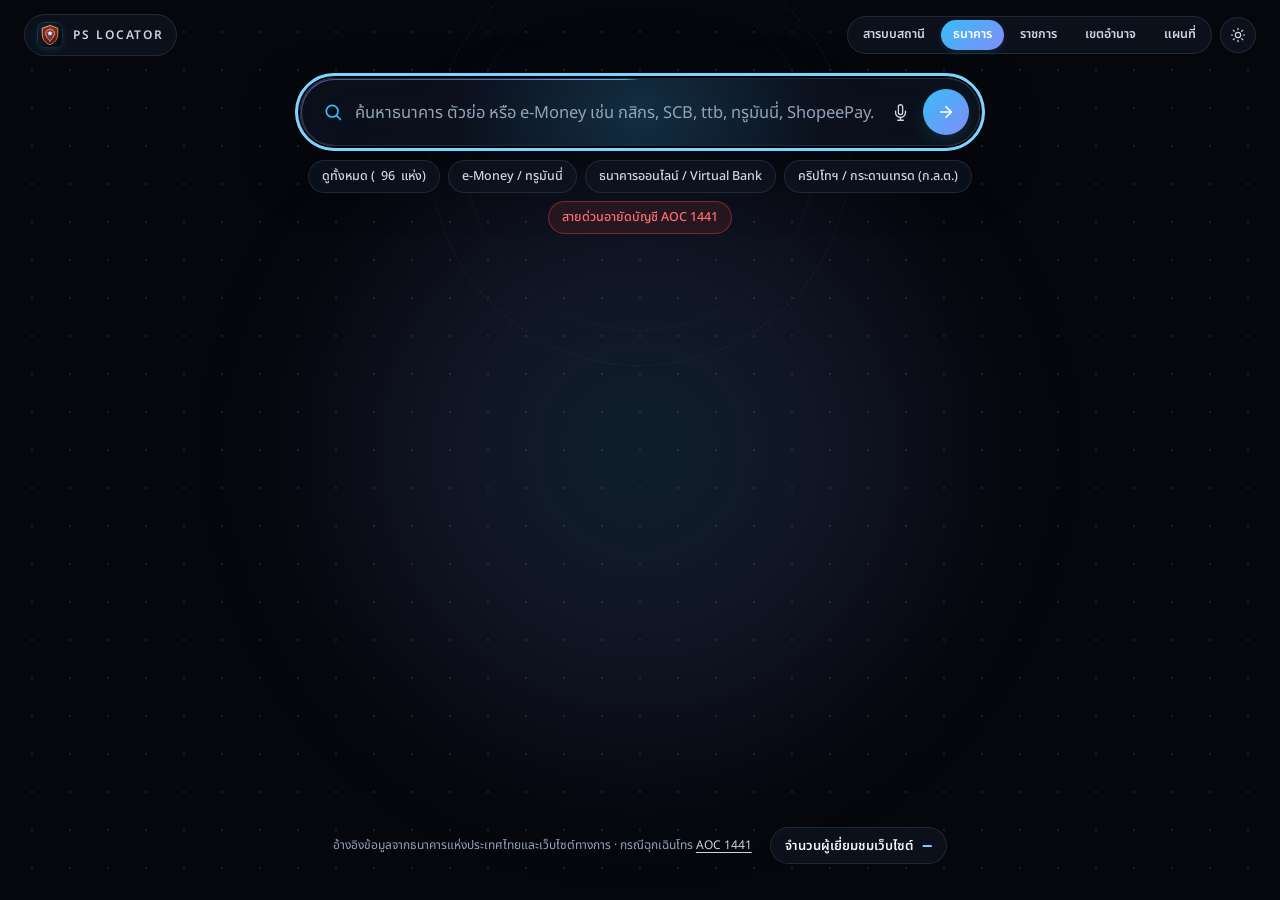
==== banks.html @ 4d4f500f "feat(v2.2.0): add nationwide banks/crypto (96) and government agencies (28,315) directories" ====
<!DOCTYPE html>
<html lang="th" data-theme="dark">
<head>
<meta charset="UTF-8">
<meta name="viewport" content="width=device-width, initial-scale=1.0">
<meta name="theme-color" content="#05070c">
<meta name="author" content="ผู้ช่วยพนักงานสอบสวน สภ.เมืองชุมพร">
<title>สารบบธนาคาร &amp; e-Money ทั่วประเทศไทย — ที่อยู่สำนักงานใหญ่ เบอร์อายัดบัญชี | PS Locator</title>
<meta name="description" content="ค้นหาที่อยู่สำนักงานใหญ่ เบอร์ Call Center และสายด่วนแจ้งอายัดบัญชี 24 ชม. ของธนาคารพาณิชย์ไทย ธนาคารรัฐ ธนาคารออนไลน์ Virtual Bank ทรูมันนี่ ช้อปปี้เพย์ ไลน์เพย์ และผู้ให้บริการการเงินในประเทศไทย | PS Locator">
<meta name="keywords" content="ที่อยู่สำนักงานใหญ่ธนาคาร, เบอร์อายัดบัญชี, สายด่วนธนาคาร, AOC 1441, กสิกรไทย, ไทยพาณิชย์, กรุงเทพ, กรุงไทย, กรุงศรี, ทหารไทยธนชาต, ออมสิน, ธกส, ทรูมันนี่, TrueMoney, ShopeePay, LINE Pay, Virtual Bank, PS Locator">
<meta name="robots" content="index, follow, max-snippet:-1, max-image-preview:large, max-video-preview:-1">
<link rel="canonical" href="https://ps-locator.prajamwan.workers.dev/banks">
<link rel="icon" type="image/svg+xml" href="assets/favicon.svg">
<link rel="manifest" href="manifest.webmanifest">
<link rel="preconnect" href="https://fonts.googleapis.com">
<link rel="preconnect" href="https://fonts.gstatic.com" crossorigin>
<link href="https://fonts.googleapis.com/css2?family=Inter:wght@300;400;500;600&family=JetBrains+Mono:wght@400;500&family=Noto+Sans+Thai:wght@300;400;500;600;700&display=swap" rel="stylesheet">
<link rel="stylesheet" href="assets/styles.css">
<script>
(function () {
  var t = 'dark';
  try { t = localStorage.getItem('ps:theme') || 'dark'; } catch (e) {}
  document.documentElement.dataset.theme = t;
  var m = document.querySelector('meta[name="theme-color"]');
  if (m) m.content = t === 'light' ? '#f7f9fc' : '#05070c';
})();
</script>
<meta property="og:type" content="website">
<meta property="og:locale" content="th_TH">
<meta property="og:site_name" content="PS Locator">
<meta property="og:url" content="https://ps-locator.prajamwan.workers.dev/banks">
<meta property="og:title" content="สารบบธนาคาร &amp; e-Money ทั่วประเทศไทย — PS Locator">
<meta property="og:description" content="รวมที่อยู่สำนักงานใหญ่ เบอร์โทร และสายด่วนอายัดบัญชี 24 ชม. ของธนาคารพาณิชย์ ธนาคารรัฐ ธนาคารออนไลน์ ทรูมันนี่ ช้อปปี้เพย์ และผู้ให้บริการการเงินในไทย">
<meta property="og:image" content="https://ps-locator.prajamwan.workers.dev/assets/ps-locator-poster.png">
<meta name="twitter:card" content="summary_large_image">
<meta name="twitter:title" content="สารบบธนาคาร &amp; e-Money ทั่วประเทศไทย — PS Locator">
<meta name="twitter:description" content="ค้นหาที่อยู่สำนักงานใหญ่และเบอร์แจ้งอายัดบัญชี 24 ชม. ครบทุกธนาคารและบริการ e-Money ในประเทศไทย">
<meta name="twitter:image" content="https://ps-locator.prajamwan.workers.dev/assets/ps-locator-poster.png">
<script type="application/ld+json">
{
  "@context": "https://schema.org",
  "@graph": [
    {
      "@type": "WebPage",
      "url": "https://ps-locator.prajamwan.workers.dev/banks",
      "name": "สารบบธนาคาร & e-Money ทั่วประเทศไทย — PS Locator",
      "inLanguage": "th",
      "description": "ที่อยู่สำนักงานใหญ่ เบอร์ Call Center และสายด่วนอายัดบัญชี 24 ชม. ของธนาคารและผู้ให้บริการการเงินในประเทศไทย"
    },
    {
      "@type": "BreadcrumbList",
      "itemListElement": [
        { "@type": "ListItem", "position": 1, "name": "สารบบสถานีตำรวจ", "item": "https://ps-locator.prajamwan.workers.dev/" },
        { "@type": "ListItem", "position": 2, "name": "สารบบธนาคาร & e-Money", "item": "https://ps-locator.prajamwan.workers.dev/banks" }
      ]
    }
  ]
}
</script>
</head>
<body class="page-banks">

<noscript>
  <div style="padding:24px; text-align:center; font-family:'Noto Sans Thai', sans-serif; background:#FDF6EC; color:#171E29">
    <b>สารบบธนาคารต้องใช้ JavaScript</b> — กรุณาเปิดใช้ JavaScript หรือโทรสายด่วนศูนย์ AOC <a href="tel:1441">1441</a>
  </div>
</noscript>

<a class="skip-link" href="#bankQ">ข้ามไปยังช่องค้นหาธนาคาร</a>

<canvas id="spatial-canvas" aria-hidden="true"></canvas>
<div class="ambient-aura" aria-hidden="true"></div>

<header class="top-chrome">
  <a class="brand-link" href="index.html" id="brandHomeLink" title="กลับหน้าสารบบสถานี">
    <img class="brand-logo" src="assets/favicon.svg" width="26" height="26" alt="" aria-hidden="true">
    <span>PS LOCATOR</span>
  </a>
  <div class="chrome-actions">
    <nav class="nav-pills" aria-label="เมนูหลัก">
      <a class="nav-pill" href="index.html">สารบบสถานี</a>
      <a class="nav-pill" href="banks.html" aria-current="page">ธนาคาร</a>
      <a class="nav-pill" href="gov.html">ราชการ</a>
      <a class="nav-pill" href="jurisdiction.html">เขตอำนาจ</a>
      <a class="nav-pill" href="map.html">แผนที่</a>
    </nav>
    <button type="button" id="themeToggle" class="icon-pill" aria-label="สลับโหมดสีหน้าจอ" aria-pressed="true" title="สลับโหมดมืด / สว่าง">
      <svg id="theme-icon-sun" width="16" height="16" viewBox="0 0 24 24" fill="none" stroke="currentColor" stroke-width="1.8" stroke-linecap="round" stroke-linejoin="round" aria-hidden="true">
        <circle cx="12" cy="12" r="4"></circle>
        <path d="M12 2v2M12 20v2M4.93 4.93l1.41 1.41M17.66 17.66l1.41 1.41M2 12h2M20 12h2M6.34 17.66l-1.41 1.41M19.07 4.93l-1.6 1.6"></path>
      </svg>
      <svg id="theme-icon-moon" width="16" height="16" viewBox="0 0 24 24" fill="none" stroke="currentColor" stroke-width="1.8" stroke-linecap="round" stroke-linejoin="round" style="display:none" aria-hidden="true">
        <path d="M21 12.79A9 9 0 1 1 11.21 3 7 7 0 0 0 21 12.79z"></path>
      </svg>
    </button>
  </div>
</header>

<main class="stage">
  <div id="searchHub" class="search-hub">
    <div class="orbital-ring" aria-hidden="true"></div>

    <form id="bankSearchForm" autocomplete="off" novalidate role="search">
      <div id="capsuleTilt" class="capsule-tilt">
        <div id="searchCapsule" class="search-capsule">
          <div class="capsule-beam" aria-hidden="true"></div>
          <div id="capsuleSpotlight" class="capsule-spotlight" aria-hidden="true"></div>
          <div class="scan-progress" aria-hidden="true"></div>

          <span class="search-leading-icon" aria-hidden="true">
            <svg width="20" height="20" viewBox="0 0 24 24" fill="none" stroke="currentColor" stroke-width="2" stroke-linecap="round" stroke-linejoin="round">
              <circle cx="11" cy="11" r="7"></circle>
              <line x1="21" y1="21" x2="16.65" y2="16.65"></line>
            </svg>
          </span>

          <input
            id="bankQ"
            class="search-input"
            type="text"
            placeholder="ค้นหาธนาคาร ตัวย่อ หรือ e-Money เช่น กสิกร, SCB, ttb, ทรูมันนี่, ShopeePay…"
            aria-label="ค้นหาธนาคารและผู้ให้บริการทางการเงิน"
            aria-autocomplete="list"
            aria-controls="bankSuggest"
            aria-expanded="false"
            spellcheck="false"
            autofocus
          >

          <div class="capsule-controls">
            <span class="kbd-hint" aria-hidden="true">/</span>

            <button
              type="button"
              id="bankClearBtn"
              class="capsule-action-btn clear-btn"
              aria-label="ล้างคำค้นหาและกลับสู่หน้าแรก"
              title="ล้างคำค้นหา (Esc)"
            >
              <svg width="16" height="16" viewBox="0 0 24 24" fill="none" stroke="currentColor" stroke-width="2" stroke-linecap="round" stroke-linejoin="round" aria-hidden="true">
                <line x1="18" y1="6" x2="6" y2="18"></line>
                <line x1="6" y1="6" x2="18" y2="18"></line>
              </svg>
            </button>

            <button
              type="button"
              id="bankVoiceBtn"
              class="capsule-action-btn"
              aria-label="ค้นหาด้วยเสียง"
              title="ค้นหาด้วยเสียง"
              style="display:none;"
            >
              <svg width="17" height="17" viewBox="0 0 24 24" fill="none" stroke="currentColor" stroke-width="1.9" stroke-linecap="round" stroke-linejoin="round" aria-hidden="true">
                <path d="M12 1a3 3 0 0 0-3 3v8a3 3 0 0 0 6 0V4a3 3 0 0 0-3-3z"></path>
                <path d="M19 10v2a7 7 0 0 1-14 0v-2"></path>
                <line x1="12" y1="19" x2="12" y2="23"></line>
                <line x1="8" y1="23" x2="16" y2="23"></line>
              </svg>
            </button>

            <button
              type="submit"
              id="bankSubmitBtn"
              class="submit-orb"
              aria-label="เริ่มค้นหา"
              title="ค้นหา (Enter)"
            >
              <svg width="18" height="18" viewBox="0 0 24 24" fill="none" stroke="currentColor" stroke-width="2.2" stroke-linecap="round" stroke-linejoin="round" aria-hidden="true">
                <line x1="5" y1="12" x2="19" y2="12"></line>
                <polyline points="12 5 19 12 12 19"></polyline>
              </svg>
            </button>
          </div>
        </div>
      </div>

      <div class="suggest" id="bankSuggest" role="listbox" aria-label="คำแนะนำธนาคารและผู้ให้บริการทางการเงิน" hidden></div>
    </form>

    <div id="inlineStatus" class="inline-status" role="status" aria-live="polite"></div>

    <div class="idle-actions" id="bankIdleActions" aria-label="ทางลัดสารบบธนาคาร">
      <button type="button" class="idle-pill" id="idleBrowseBanks">ดูทั้งหมด (<span id="idleBankTotal">—</span> แห่ง)</button>
      <button type="button" class="idle-pill" id="idleEmoneyBtn">e-Money / ทรูมันนี่</button>
      <button type="button" class="idle-pill" id="idleDigitalBtn">ธนาคารออนไลน์ / Virtual Bank</button>
      <button type="button" class="idle-pill" id="idleCryptoBtn">คริปโทฯ / กระดานเทรด (ก.ล.ต.)</button>
      <button type="button" class="idle-pill" id="idleSavedBanks" hidden>ที่บันทึกไว้ (<span id="idleSavedBankCount">0</span>)</button>
      <a class="idle-pill idle-pill-alert" href="tel:1441" title="ศูนย์ปฏิบัติการแก้ไขปัญหาอาชญากรรมออนไลน์ (AOC) ตลอด 24 ชม.">สายด่วนอายัดบัญชี AOC 1441</a>
    </div>
  </div>

  <section id="resultsWorkspace" class="results-workspace" aria-label="ผลการค้นหาธนาคารและผู้ให้บริการทางการเงิน">
    <!-- Left Column: Category chips + toolbar + bank list -->
    <div class="panel-glass results-list-panel">
      <div class="panel-header">
        <span class="result-count">พบ <b class="mono" id="bankResultCount">0</b> แห่ง</span>
        <div class="panel-tools">
          <button type="button" class="tool-btn" id="bankSavedOnlyBtn" aria-pressed="false" hidden>ที่บันทึก (<span id="bankSavedCount">0</span>)</button>
          <button type="button" class="tool-btn" id="bankPrintListBtn" title="พิมพ์บัญชีรายชื่อธนาคารตามตัวกรองปัจจุบัน (A4)">พิมพ์ A4</button>
          <button type="button" class="tool-btn" id="bankCsvBtn" title="ส่งออกผลลัพธ์เป็นไฟล์ CSV (เปิดใน Excel ได้)">CSV</button>
          <button type="button" class="tool-btn" id="bankResetBtn">ล้าง</button>
        </div>
      </div>

      <div class="region-scroll" role="group" aria-label="กรองตามประเภทสถาบันการเงิน">
        <div class="region-chips" id="bankCatChips"></div>
      </div>

      <p class="sr-only" role="status" id="bankSrStatus"></p>
      <div class="results-scroll" id="bankResultsList"></div>
    </div>

    <!-- Right Column: Spatial Detail HUD -->
    <div class="panel-glass viewport-panel bank-hud-panel" id="bankHudPanel">
      <div class="hud-top-bar">
        <span class="hud-chip" id="hudCatChip">สถาบันการเงินในประเทศไทย</span>
        <a class="hud-action-btn bank-aoc-btn" href="tel:1441">สายด่วน AOC 1441</a>
      </div>

      <div class="bank-hud-body" id="bankHudBody">
        <div class="empty-state">เลือกธนาคารหรือผู้ให้บริการด้านซ้าย เพื่อดูที่อยู่สำนักงานใหญ่และเบอร์แจ้งอายัดบัญชี</div>
      </div>

      <div class="hud-bottom-bar bank-hud-foot" id="bankHudFoot" hidden>
        <button type="button" class="btn btn-primary" id="hudCopyBtn">คัดลอกที่อยู่สำนักงานใหญ่</button>
        <button type="button" class="btn btn-outline" id="hudPrintBtn">พิมพ์ A4</button>
        <button type="button" class="btn btn-outline" id="hudSaveBtn" aria-pressed="false">บันทึก</button>
        <a class="btn btn-outline" id="hudMapBtn" href="#" target="_blank" rel="noopener">แผนที่</a>
      </div>
    </div>
  </section>

  <footer class="stage-foot" aria-label="ข้อมูลเว็บไซต์และจำนวนผู้เยี่ยมชม">
    <span>อ้างอิงข้อมูลจากธนาคารแห่งประเทศไทยและเว็บไซต์ทางการ · กรณีฉุกเฉินโทร <a href="tel:1441">AOC 1441</a></span>
    <span class="visitor-pill" id="visitorCounter" aria-label="จำนวนผู้เยี่ยมชมเว็บไซต์">
      <span class="visitor-label">จำนวนผู้เยี่ยมชมเว็บไซต์</span>
      <b class="visitor-num mono" id="statViews">—</b>
    </span>
  </footer>
</main>

<!-- Manual Copy Fallback Modal -->
<div class="modal-overlay" id="manualCopyModal" role="dialog" aria-modal="true" aria-labelledby="manualCopyTitle" hidden>
  <div class="modal modal-sm">
    <div class="modal-head">
      <div>
        <span class="sub">คัดลอกข้อความด้วยตนเอง</span>
        <h2 id="manualCopyTitle">คัดลอกที่อยู่สำนักงานใหญ่</h2>
      </div>
      <button type="button" class="modal-close" id="manualCopyClose" aria-label="ปิดหน้าต่าง">×</button>
    </div>
    <div class="modal-body">
      <p style="margin:0 0 10px; font-size:13.5px; color:var(--muted-strong)">กด <kbd>Ctrl+C</kbd> หรือคัดลอกข้อความด้านล่าง:</p>
      <textarea id="manualCopyText" rows="5" readonly style="width:100%; font-family:var(--font-sans); font-size:14px; padding:12px; border-radius:10px; border:1px solid var(--border-strong); background:var(--field); color:var(--ink);"></textarea>
    </div>
  </div>
</div>

<div class="toast" id="toast" role="status" aria-live="polite"></div>
<div id="print-area" aria-hidden="true"></div>

<script src="data/banks.js"></script>
<script src="assets/banks.js"></script>
</body>
</html>
---- assets/styles.css ----
/* ============================================================
   PS LOCATOR — สารบบสถานีตำรวจทั่วประเทศ & เขตอำนาจสอบสวน
   Design system: Spatial Minimalist (Obsidian Dark / Pure Light)
   Themes via html[data-theme="dark" | "light"]
   ============================================================ */

@view-transition {
  navigation: auto;
}

@property --beam-angle {
  syntax: "<angle>";
  initial-value: 0deg;
  inherits: false;
}

:root,
html[data-theme="dark"] {
  /* Spatial Dark Palette */
  --bg: #05070c;
  --bg-elevated: rgba(13, 18, 28, 0.94);
  --surface: rgba(15, 21, 34, 0.72);
  --surface-hover: rgba(24, 33, 52, 0.86);
  --surface-active: rgba(30, 42, 66, 0.94);
  --field: rgba(10, 15, 25, 0.72);
  --strip: #0b101b;

  --border: rgba(148, 163, 184, 0.16);
  --border-strong: rgba(148, 163, 184, 0.30);

  --ink: #f1f5f9;
  --ink-2: #cbd5e1;
  --muted: #94a3b8;
  --muted-strong: #cbd5e1;
  --faint: #7b8ba1;

  --brand: #38bdf8;
  --brand-ink: #7dd3fc;
  --brand-tint: rgba(56, 189, 248, 0.14);
  --brand-line: rgba(56, 189, 248, 0.38);
  --accent: #818cf8;

  --ok: #4ade80;
  --ok-tint: rgba(74, 222, 128, 0.14);
  --warn-bg: rgba(245, 158, 11, 0.12);
  --warn-border: rgba(245, 158, 11, 0.40);
  --warn-ink: #fcd34d;

  --sos: #ef4444;
  --sos-bg: rgba(239, 68, 68, 0.14);
  --sos-border: rgba(239, 68, 68, 0.48);
  --sos-ink: #fca5a5;
  --sos-strong: #dc2626;

  --metro-bg: rgba(56, 189, 248, 0.14);
  --metro-ink: #7dd3fc;
  --metro-line: rgba(56, 189, 248, 0.34);

  --phuthon-bg: rgba(129, 140, 248, 0.14);
  --phuthon-ink: #c7d2fe;
  --phuthon-line: rgba(129, 140, 248, 0.34);

  --mark: rgba(56, 189, 248, 0.30);
  --glow-primary: rgba(56, 189, 248, 0.22);
  --glow-secondary: rgba(129, 140, 248, 0.18);
  --dot-rgb: 148, 163, 184;
  --pulse-rgb: 56, 189, 248;
  --scrim: rgba(3, 6, 12, 0.78);

  --shadow-sm: 0 2px 6px rgba(0, 0, 0, 0.28);
  --shadow-md: 0 10px 28px -8px rgba(0, 0, 0, 0.45);
  --shadow-lg: 0 24px 56px -12px rgba(0, 0, 0, 0.70);
  --shadow-capsule: 0 24px 64px -12px rgba(0, 0, 0, 0.65), 0 0 0 1px rgba(255, 255, 255, 0.04);
  --shadow-panel: 0 20px 50px -12px rgba(0, 0, 0, 0.6);

  --ring: 0 0 0 3px rgba(56, 189, 248, 0.24);
  --focus-ring: #7dd3fc;
  --focus: 0 0 0 2px var(--bg), 0 0 0 4.5px var(--focus-ring);
  --skip-bg: #7dd3fc;
  --skip-ink: #05070c;
  --ease: cubic-bezier(0.22, 1, 0.36, 1);

  --font-serif: "Noto Serif Thai", "Sarabun", serif;
  --font-sans: "Sarabun", "Noto Sans Thai", system-ui, sans-serif;
  --font-mono: "IBM Plex Mono", "Sarabun", monospace;

  --radius-capsule: 999px;
  --radius-lg: 20px;
  --radius-md: 12px;
  --radius-sm: 8px;

  color-scheme: dark;
}

html[data-theme="light"] {
  --bg: #f7f9fc;
  --bg-elevated: rgba(255, 255, 255, 0.96);
  --surface: rgba(255, 255, 255, 0.82);
  --surface-hover: rgba(241, 245, 249, 0.96);
  --surface-active: rgba(224, 242, 254, 0.75);
  --field: rgba(248, 250, 252, 0.92);
  --strip: #0f172a;

  --border: rgba(15, 23, 42, 0.10);
  --border-strong: rgba(15, 23, 42, 0.20);

  --ink: #0f172a;
  --ink-2: #334155;
  --muted: #475569;
  --muted-strong: #334155;
  --faint: #64748b;

  --brand: #0284c7;
  --brand-ink: #0369a1;
  --brand-tint: rgba(2, 132, 199, 0.10);
  --brand-line: rgba(2, 132, 199, 0.35);
  --accent: #4f46e5;

  --ok: #15803d;
  --ok-tint: #dcfce7;
  --warn-bg: #fef3c7;
  --warn-border: #d97706;
  --warn-ink: #92400e;

  --sos: #dc2626;
  --sos-bg: #fef2f2;
  --sos-border: #f87171;
  --sos-ink: #991b1b;
  --sos-strong: #b91c1c;

  --metro-bg: #e0f2fe;
  --metro-ink: #0369a1;
  --metro-line: #bae6fd;

  --phuthon-bg: #eef2ff;
  --phuthon-ink: #3730a3;
  --phuthon-line: #c7d2fe;

  --mark: rgba(2, 132, 199, 0.22);
  --glow-primary: rgba(2, 132, 199, 0.14);
  --glow-secondary: rgba(79, 70, 229, 0.12);
  --dot-rgb: 71, 85, 105;
  --pulse-rgb: 2, 132, 199;
  --scrim: rgba(15, 23, 42, 0.56);

  --shadow-sm: 0 1px 3px rgba(15, 23, 42, 0.06);
  --shadow-md: 0 8px 24px -6px rgba(15, 23, 42, 0.10);
  --shadow-lg: 0 22px 48px -12px rgba(15, 23, 42, 0.22);
  --shadow-capsule: 0 20px 50px -12px rgba(15, 23, 42, 0.10), 0 2px 8px rgba(15, 23, 42, 0.04);
  --shadow-panel: 0 20px 48px -12px rgba(15, 23, 42, 0.10);

  --ring: 0 0 0 3px rgba(2, 132, 199, 0.18);
  --focus-ring: #075985;
  --focus: 0 0 0 2px var(--bg), 0 0 0 4.5px var(--focus-ring);
  --skip-bg: #075985;
  --skip-ink: #ffffff;
  color-scheme: light;
}

*, *::before, *::after { box-sizing: border-box; }

html {
  scroll-behavior: smooth;
  scrollbar-color: var(--border-strong) transparent;
}

/* Cross-document View Transitions */
::view-transition-old(root),
::view-transition-new(root) {
  animation-duration: 220ms;
  animation-timing-function: var(--ease);
}

::view-transition-group(ps-chrome),
::view-transition-group(ps-brand),
::view-transition-group(ps-nav),
::view-transition-group(ps-capsule) {
  animation-duration: 220ms;
  animation-timing-function: var(--ease);
}

@media (prefers-reduced-motion: reduce) {
  html { scroll-behavior: auto; }
  *, *::before, *::after {
    animation-duration: 0.01ms !important;
    animation-iteration-count: 1 !important;
    transition-duration: 0.01ms !important;
  }
  ::view-transition-group(*),
  ::view-transition-old(*),
  ::view-transition-new(*) {
    animation: none !important;
  }
}

html, body {
  margin: 0;
  padding: 0;
  width: 100%;
  min-height: 100vh;
  background-color: var(--bg);
  color: var(--ink);
  font-family: var(--font-sans);
  font-size: 16px;
  line-height: 1.55;
  overflow-x: hidden;
  -webkit-font-smoothing: antialiased;
  text-rendering: optimizeLegibility;
  transition: background-color 0.45s var(--ease), color 0.35s ease;
}

::-webkit-scrollbar { width: 8px; height: 8px; }
::-webkit-scrollbar-track { background: transparent; }
::-webkit-scrollbar-thumb { background: var(--border-strong); border-radius: 8px; }
::-webkit-scrollbar-thumb:hover { background: var(--muted); }

[hidden] { display: none !important; }

.sr-only {
  position: absolute; width: 1px; height: 1px; margin: -1px; padding: 0;
  overflow: hidden; clip: rect(0 0 0 0); white-space: nowrap; border: 0;
}

.skip-link {
  position: fixed; left: -9999px; top: 12px; z-index: 1000;
  background: var(--skip-bg); color: var(--skip-ink); padding: 11px 20px;
  border-radius: var(--radius-sm); font-weight: 700; font-size: 15px;
  text-decoration: none; border: 2px solid var(--bg);
  box-shadow: var(--shadow-lg);
}
.skip-link:focus,
.skip-link:focus-visible {
  left: 12px;
  outline: 3px solid var(--focus-ring);
  outline-offset: 2px;
  box-shadow: var(--focus), var(--shadow-lg);
}
:focus-visible {
  outline: 2.5px solid var(--focus-ring);
  outline-offset: 2px;
  box-shadow: var(--focus);
  border-radius: 6px;
}
a:focus-visible,
button:focus-visible,
input:focus-visible,
select:focus-visible,
textarea:focus-visible,
summary:focus-visible,
[tabindex]:focus-visible,
.rchip:focus-visible,
.chip:focus-visible,
.idle-pill:focus-visible,
.nav-pill:focus-visible,
.icon-pill:focus-visible,
.btn:focus-visible,
.combo-btn:focus-visible,
.result-item:focus-visible,
.jur-tab:focus-visible,
.jur-card:focus-visible,
.hud-action-btn:focus-visible,
.map-mini-btn:focus-visible {
  outline: 2.5px solid var(--focus-ring);
  outline-offset: 2px;
  box-shadow: var(--focus);
}
.search-capsule:has(.search-input:focus-visible) {
  outline: 2.5px solid var(--focus-ring);
  outline-offset: 3px;
  box-shadow: var(--focus), var(--shadow-capsule);
}

.mono { font-family: var(--font-mono); font-feature-settings: "tnum"; }

mark {
  background: linear-gradient(transparent 35%, var(--mark) 35%, var(--mark) 92%, transparent 92%);
  color: inherit; font-weight: 700; padding: 0 2px; border-radius: 3px;
}

/* ============ SPATIAL CANVAS & AURA ============ */
#spatial-canvas {
  position: fixed;
  inset: 0;
  width: 100%;
  height: 100%;
  z-index: 0;
  pointer-events: none;
}

.ambient-aura {
  position: fixed;
  top: 50%;
  left: 50%;
  width: min(760px, 92vw);
  height: min(760px, 92vw);
  transform: translate(-50%, -50%);
  border-radius: 50%;
  background: radial-gradient(circle, var(--glow-primary) 0%, var(--glow-secondary) 38%, transparent 70%);
  filter: blur(72px);
  opacity: 0.65;
  z-index: 0;
  pointer-events: none;
  transition: transform 0.8s cubic-bezier(0.16, 1, 0.3, 1), opacity 0.6s ease;
}

body.has-results .ambient-aura,
body.page-jur .ambient-aura {
  transform: translate(-50%, -82%) scale(0.85);
  opacity: 0.42;
}

/* ============ TOP CHROME ============ */
.top-chrome {
  view-transition-name: ps-chrome;
  position: fixed;
  top: 0;
  left: 0;
  right: 0;
  z-index: 45;
  display: flex;
  align-items: center;
  justify-content: space-between;
  gap: 10px;
  padding: 14px 24px;
  pointer-events: none;
}

.brand-link {
  view-transition-name: ps-brand;
  pointer-events: auto;
  display: inline-flex;
  align-items: center;
  gap: 10px;
  text-decoration: none;
  color: var(--muted-strong);
  font-size: 12px;
  font-weight: 600;
  letter-spacing: 0.16em;
  text-transform: uppercase;
  padding: 7px 12px;
  border-radius: 999px;
  background: var(--surface);
  border: 1px solid var(--border);
  backdrop-filter: blur(16px);
  -webkit-backdrop-filter: blur(16px);
  transition: color 0.25s ease, background-color 0.25s ease, border-color 0.25s ease;
  white-space: nowrap;
}

.brand-link:hover { color: var(--ink); border-color: var(--border-strong); }

.brand-dot {
  width: 7px;
  height: 7px;
  border-radius: 50%;
  background: var(--brand);
  box-shadow: 0 0 12px var(--brand);
  flex: none;
}

.brand-logo {
  width: 26px;
  height: 26px;
  border-radius: 7px;
  flex: none;
  display: block;
  box-shadow: 0 2px 10px -2px var(--glow-primary);
  transition: transform 0.2s ease, box-shadow 0.2s ease;
}

.brand-link:hover .brand-logo {
  transform: scale(1.06);
  box-shadow: 0 4px 14px -2px var(--glow-primary);
}

.chrome-actions {
  pointer-events: auto;
  display: flex;
  align-items: center;
  gap: 8px;
}

.nav-pills {
  view-transition-name: ps-nav;
  display: inline-flex;
  align-items: center;
  gap: 4px;
  padding: 3px;
  border-radius: 999px;
  border: 1px solid var(--border);
  background: var(--surface);
  backdrop-filter: blur(16px);
  -webkit-backdrop-filter: blur(16px);
}

.nav-pill {
  display: inline-flex;
  align-items: center;
  height: 30px;
  padding: 0 12px;
  border-radius: 999px;
  font-size: 12.5px;
  font-weight: 600;
  color: var(--muted-strong);
  text-decoration: none;
  white-space: nowrap;
  transition: color 0.2s ease, background-color 0.2s ease, box-shadow 0.2s ease;
}

.nav-pill:hover { color: var(--ink); background: var(--surface-hover); }

.nav-pill[aria-current="page"] {
  color: #ffffff;
  background: linear-gradient(135deg, var(--brand), var(--accent));
  box-shadow: 0 2px 10px -2px var(--glow-primary);
}

.icon-pill {
  display: inline-flex;
  align-items: center;
  justify-content: center;
  width: 36px;
  height: 36px;
  flex: none;
  border-radius: 50%;
  border: 1px solid var(--border);
  background: var(--surface);
  backdrop-filter: blur(16px);
  -webkit-backdrop-filter: blur(16px);
  color: var(--muted-strong);
  cursor: pointer;
  transition: color 0.2s ease, border-color 0.2s ease, transform 0.2s ease;
}

.icon-pill:hover { color: var(--ink); border-color: var(--border-strong); transform: translateY(-1px); }

@media (max-width: 560px) {
  .top-chrome { padding: 10px 14px; }
  .brand-link { font-size: 11px; letter-spacing: 0.12em; padding: 6px 10px; gap: 7px; }
  .nav-pill { padding: 0 10px; font-size: 12px; height: 28px; }
}

/* ============ STAGE ============ */
.stage {
  position: relative;
  z-index: 10;
  min-height: 100dvh;
  width: 100%;
  max-width: 1180px;
  margin: 0 auto;
  padding: 78px 24px 32px;
  display: flex;
  flex-direction: column;
  justify-content: center;
  align-items: center;
  transition: justify-content 0.6s cubic-bezier(0.16, 1, 0.3, 1);
}

body.has-results .stage,
body.page-jur .stage {
  justify-content: flex-start;
}

@media (max-width: 560px) {
  .stage { padding: 68px 14px 28px; }
}

/* ============ SEARCH HUB & CAPSULE ============ */
.search-hub {
  position: relative;
  width: 100%;
  max-width: 680px;
  margin: 0 auto;
  perspective: 1000px;
  z-index: 40;
  transition: max-width 0.55s cubic-bezier(0.16, 1, 0.3, 1);
}

body.has-results .search-hub { max-width: 760px; }

.orbital-ring {
  position: absolute;
  top: 50%;
  left: 50%;
  width: 420px;
  height: 420px;
  max-width: 86vw;
  max-height: 86vw;
  transform: translate(-50%, -50%) scale(0.92);
  border-radius: 50%;
  border: 1px dashed var(--border);
  opacity: 0;
  pointer-events: none;
  transition: opacity 0.5s ease, transform 0.7s cubic-bezier(0.16, 1, 0.3, 1);
  animation: orbitSpin 36s linear infinite;
}

.orbital-ring::before {
  content: "";
  position: absolute;
  inset: 34px;
  border-radius: 50%;
  border: 1px solid var(--border);
  opacity: 0.55;
}

body:not(.has-results) .search-hub:focus-within .orbital-ring,
body:not(.has-results) .search-hub:hover .orbital-ring {
  opacity: 0.65;
  transform: translate(-50%, -50%) scale(1);
}

body.is-scanning .orbital-ring { animation-duration: 6s; border-color: var(--brand); opacity: 0.85; }
body.has-results .orbital-ring { opacity: 0 !important; transform: translate(-50%, -50%) scale(0.6); }

@keyframes orbitSpin {
  from { transform: translate(-50%, -50%) rotate(0deg); }
  to { transform: translate(-50%, -50%) rotate(360deg); }
}

.capsule-tilt {
  position: relative;
  border-radius: var(--radius-capsule);
  transform-style: preserve-3d;
  transition: transform 0.18s ease-out;
  will-change: transform;
}

.search-capsule {
  view-transition-name: ps-capsule;
  position: relative;
  display: flex;
  align-items: center;
  width: 100%;
  height: 68px;
  padding: 0 10px 0 22px;
  border-radius: var(--radius-capsule);
  background: var(--surface);
  backdrop-filter: blur(28px) saturate(160%);
  -webkit-backdrop-filter: blur(28px) saturate(160%);
  box-shadow: var(--shadow-capsule);
  border: 1px solid var(--border);
  overflow: hidden;
  transition: height 0.35s cubic-bezier(0.16, 1, 0.3, 1), border-color 0.3s ease, box-shadow 0.35s ease;
}

body.has-results .search-capsule,
.jur-capsule { height: 58px; }

.capsule-beam {
  position: absolute;
  inset: -1px;
  border-radius: var(--radius-capsule);
  padding: 1.5px;
  background: conic-gradient(
    from var(--beam-angle),
    transparent 0deg,
    transparent 250deg,
    var(--accent) 295deg,
    var(--brand) 335deg,
    transparent 360deg
  );
  -webkit-mask: linear-gradient(#000 0 0) content-box, linear-gradient(#000 0 0);
  -webkit-mask-composite: xor;
  mask-composite: exclude;
  pointer-events: none;
  opacity: 0.65;
  animation: rotateBeam 5s linear infinite;
}

.search-hub:focus-within .capsule-beam,
.jur-capsule:focus-within .capsule-beam,
body.is-scanning .capsule-beam { opacity: 1; animation-duration: 2.4s; }

@keyframes rotateBeam { to { --beam-angle: 360deg; } }

.capsule-spotlight {
  position: absolute;
  inset: 0;
  border-radius: var(--radius-capsule);
  background: radial-gradient(260px circle at var(--spot-x, 50%) var(--spot-y, 50%), var(--glow-primary), transparent 70%);
  opacity: 0;
  pointer-events: none;
  transition: opacity 0.3s ease;
}

.search-capsule:hover .capsule-spotlight,
.search-capsule:focus-within .capsule-spotlight { opacity: 0.75; }

.scan-progress {
  position: absolute;
  bottom: 0;
  left: 0;
  right: 0;
  height: 2px;
  background: linear-gradient(90deg, transparent, var(--brand), var(--accent), transparent);
  transform: translateX(-100%);
  opacity: 0;
  pointer-events: none;
}

body.is-scanning .scan-progress { opacity: 1; animation: scanSweep 1.15s cubic-bezier(0.4, 0, 0.2, 1) infinite; }
@keyframes scanSweep { 0% { transform: translateX(-100%); } 100% { transform: translateX(100%); } }

.search-leading-icon {
  flex-shrink: 0;
  display: flex;
  align-items: center;
  justify-content: center;
  color: var(--brand);
  margin-right: 12px;
  z-index: 2;
}

.search-input {
  flex: 1;
  min-width: 0;
  border: 0 !important;
  background: transparent !important;
  box-shadow: none !important;
  outline: none !important;
  color: var(--ink);
  font-family: var(--font-sans);
  font-size: 16.5px;
  padding: 10px 0;
  z-index: 2;
}

.search-input::placeholder { color: var(--muted); font-weight: 400; }
.search-input::-webkit-search-cancel-button { display: none; }

.capsule-controls {
  position: relative;
  z-index: 2;
  display: flex;
  align-items: center;
  gap: 4px;
  margin-left: 8px;
  flex: none;
}

.kbd-hint {
  display: inline-flex;
  align-items: center;
  justify-content: center;
  height: 24px;
  min-width: 24px;
  padding: 0 7px;
  border-radius: 6px;
  border: 1px solid var(--border);
  background: rgba(148, 163, 184, 0.08);
  color: var(--muted);
  font-family: var(--font-mono);
  font-size: 11px;
  pointer-events: none;
}

.search-hub:focus-within .kbd-hint,
.search-hub.has-value .kbd-hint { display: none; }

.capsule-action-btn {
  display: inline-flex;
  align-items: center;
  justify-content: center;
  width: 38px;
  height: 38px;
  border-radius: 50%;
  border: 1px solid transparent;
  background: transparent;
  color: var(--muted-strong);
  cursor: pointer;
  transition: color 0.2s ease, background-color 0.2s ease, border-color 0.2s ease;
}

.capsule-action-btn:hover { color: var(--ink); background: var(--surface-hover); border-color: var(--border); }

.capsule-action-btn.is-active {
  color: #fff;
  background: #e11d48;
  border-color: #fb7185;
  box-shadow: 0 0 0 4px rgba(225, 29, 72, 0.28);
  animation: pulseRing 1.4s ease-in-out infinite;
}

@keyframes pulseRing {
  0%, 100% { box-shadow: 0 0 0 4px rgba(225, 29, 72, 0.28); }
  50% { box-shadow: 0 0 0 9px rgba(225, 29, 72, 0); }
}

.clear-btn { display: none; }
.search-hub.has-value .clear-btn,
.jur-capsule.has-value .clear-btn { display: inline-flex; }

.submit-orb {
  display: inline-flex;
  align-items: center;
  justify-content: center;
  width: 46px;
  height: 46px;
  border-radius: 50%;
  border: none;
  background: linear-gradient(135deg, var(--brand), var(--accent));
  color: #ffffff;
  cursor: pointer;
  box-shadow: 0 6px 20px -4px var(--glow-primary);
  transition: transform 0.22s cubic-bezier(0.16, 1, 0.3, 1), filter 0.2s ease;
}

body.has-results .submit-orb,
.jur-capsule .submit-orb { width: 40px; height: 40px; }
.submit-orb:hover { transform: scale(1.05); filter: brightness(1.08); }

@media (max-width: 560px) {
  .search-capsule { height: 58px; padding: 0 8px 0 16px; }
  .search-input { font-size: 15px; }
  .kbd-hint { display: none; }
  .submit-orb { width: 40px; height: 40px; }
}

/* ============ IDLE HINTS & ACTIONS ============ */
.idle-actions {
  display: flex;
  flex-wrap: wrap;
  align-items: center;
  justify-content: center;
  gap: 8px;
  margin-top: 14px;
}

body.has-results .idle-actions { display: none; }

.idle-pill {
  display: inline-flex;
  align-items: center;
  gap: 6px;
  padding: 6px 13px;
  border-radius: 999px;
  border: 1px solid var(--border);
  background: var(--surface);
  backdrop-filter: blur(12px);
  -webkit-backdrop-filter: blur(12px);
  color: var(--muted-strong);
  font-family: var(--font-sans);
  font-size: 12.5px;
  font-weight: 500;
  text-decoration: none;
  cursor: pointer;
  transition: color 0.2s ease, border-color 0.2s ease, background-color 0.2s ease;
}

.idle-pill:hover {
  color: var(--ink);
  border-color: var(--brand-line);
  background: var(--surface-hover);
}

.idle-pill b { font-family: var(--font-mono); color: var(--brand-ink); font-weight: 600; }

.inline-status:empty { display: none; }
.inline-status {
  padding: 10px 6px 0;
  font-size: 12px;
  color: var(--muted);
  text-align: center;
}

/* ============ SUGGESTION DROPDOWN ============ */
.suggest-dropdown {
  position: absolute;
  top: calc(100% + 10px);
  left: 0;
  right: 0;
  z-index: 60;
  max-height: min(360px, 52vh);
  overflow-y: auto;
  padding: 8px;
  background: var(--bg-elevated) !important;
}

.suggest-list { display: flex; flex-direction: column; gap: 2px; }

.sug-row {
  display: grid;
  grid-template-columns: minmax(0, 1fr) auto auto;
  gap: 2px 12px;
  width: 100%;
  text-align: left;
  padding: 9px 12px;
  border-radius: var(--radius-md);
  cursor: pointer;
  color: var(--ink);
  transition: background-color 0.15s ease;
}

.sug-row:hover,
.sug-row[aria-selected="true"] { background: var(--surface-active); }

.sug-name { grid-column: 1; grid-row: 1; font-weight: 600; font-size: 14.5px; line-height: 1.35; overflow-wrap: anywhere; }
.sug-phone { grid-column: 2; grid-row: 1 / span 2; align-self: center; font-family: var(--font-mono); font-size: 12px; color: var(--muted); white-space: nowrap; }
.sug-sub { grid-column: 1; grid-row: 2; font-size: 12px; color: var(--muted); }

.sug-copy {
  grid-column: 3;
  grid-row: 1 / span 2;
  align-self: center;
  width: 38px;
  height: 38px;
  display: grid;
  place-items: center;
  border: 1px solid var(--border);
  background: var(--surface-hover);
  color: var(--brand);
  border-radius: 10px;
  cursor: pointer;
  transition: background-color 0.15s ease, border-color 0.15s ease;
}

.sug-copy:hover { background: var(--brand-tint); border-color: var(--brand-line); }
.sug-copy-na { opacity: 0.45; cursor: not-allowed; color: var(--muted); }
.na-badge { color: var(--warn-ink); background: var(--warn-bg); border-radius: 5px; padding: 1px 6px; font-size: 11px; }

.sug-foot {
  display: flex;
  align-items: center;
  justify-content: space-between;
  gap: 10px;
  margin-top: 6px;
  padding: 8px 12px 4px;
  border-top: 1px solid var(--border);
  font-size: 12px;
  color: var(--muted);
}

.sug-foot button {
  border: 0;
  background: none;
  cursor: pointer;
  font-family: var(--font-sans);
  font-size: 12.5px;
  font-weight: 700;
  color: var(--brand-ink);
  padding: 2px 4px;
}

.sug-foot button:hover { text-decoration: underline; text-underline-offset: 3px; }
.sug-empty { padding: 16px 14px; font-size: 13px; color: var(--muted); text-align: center; }

/* ============ BUTTONS ============ */
.btn {
  display: inline-flex;
  align-items: center;
  justify-content: center;
  gap: 7px;
  font-family: var(--font-sans);
  font-weight: 600;
  font-size: 14px;
  border-radius: var(--radius-sm);
  padding: 9px 15px;
  cursor: pointer;
  border: 1px solid transparent;
  text-decoration: none;
  white-space: nowrap;
  transition: transform 0.15s ease, background 0.15s ease, color 0.15s ease, border-color 0.15s ease, filter 0.15s ease;
}

.btn:active { transform: translateY(1px) scale(0.99); }
.btn svg { flex: none; }

.btn-primary {
  background: linear-gradient(135deg, var(--brand), var(--accent));
  color: #ffffff;
  box-shadow: 0 4px 14px -4px var(--glow-primary);
}
.btn-primary:hover { filter: brightness(1.08); }

.btn-outline {
  background: var(--surface-hover);
  color: var(--ink);
  border-color: var(--border-strong);
}
.btn-outline:hover {
  border-color: var(--brand-line);
  color: var(--brand-ink);
  background: var(--brand-tint);
}

.btn-ghost {
  background: transparent;
  color: var(--muted-strong);
  border-color: var(--border);
}
.btn-ghost:hover { background: var(--surface-hover); color: var(--ink); }

.btn-sm { padding: 6px 11px; font-size: 12.5px; border-radius: 999px; }
.btn:disabled { opacity: 0.45; cursor: not-allowed; pointer-events: none; }

.icon-btn {
  display: inline-flex;
  align-items: center;
  justify-content: center;
  gap: 6px;
  height: 32px;
  padding: 0 11px;
  font-size: 12.5px;
  font-weight: 600;
  border: 1px solid var(--border-strong);
  background: var(--surface-hover);
  color: var(--ink-2);
  border-radius: 999px;
  cursor: pointer;
  text-decoration: none;
  font-family: var(--font-sans);
  transition: all 0.15s ease;
}

.icon-btn:hover { border-color: var(--brand-line); color: var(--brand-ink); background: var(--brand-tint); }
.icon-btn.is-copied, .btn.is-copied, .hud-action-btn.is-copied {
  background: var(--ok-tint) !important;
  border-color: var(--ok) !important;
  color: var(--ok) !important;
}

/* ============ SPATIAL GLASS WORKSPACE (2-COLUMN HUD) ============ */
.results-workspace {
  width: 100%;
  margin-top: 18px;
  display: none;
}

body.has-results .results-workspace {
  display: grid;
  grid-template-columns: minmax(320px, 430px) minmax(0, 1fr);
  gap: 20px;
  align-items: start;
}

.panel-glass {
  background: var(--surface);
  backdrop-filter: blur(24px) saturate(150%);
  -webkit-backdrop-filter: blur(24px) saturate(150%);
  border: 1px solid var(--border);
  border-radius: var(--radius-lg);
  box-shadow: var(--shadow-panel);
  overflow: hidden;
}

.results-list-panel {
  display: flex;
  flex-direction: column;
  max-height: min(640px, calc(100dvh - 180px));
}

.panel-header {
  display: flex;
  flex-direction: column;
  gap: 10px;
  padding: 14px 16px;
  border-bottom: 1px solid var(--border);
  font-size: 12.5px;
  color: var(--muted-strong);
}

.panel-header-top {
  display: flex;
  align-items: center;
  justify-content: space-between;
  flex-wrap: wrap;
  gap: 8px;
}

.panel-header-actions {
  display: flex;
  align-items: center;
  flex-wrap: wrap;
  gap: 6px;
}

.result-count { font-size: 12.5px; color: var(--muted-strong); }
.result-count b { font-family: var(--font-mono); color: var(--brand-ink); font-size: 14px; }

.compact-pill-controls {
  display: flex;
  flex-direction: column;
  gap: 8px;
}

.region-scroll {
  overflow-x: auto;
  -webkit-overflow-scrolling: touch;
  scrollbar-width: none;
  margin: 0 -4px;
  padding: 2px 4px;
}
.region-scroll::-webkit-scrollbar { display: none; }

.region-chips {
  display: flex;
  gap: 6px;
  min-width: max-content;
}

.rchip {
  display: inline-flex;
  align-items: center;
  gap: 5px;
  border: 1px solid var(--border);
  background: var(--field);
  color: var(--ink-2);
  font-family: var(--font-sans);
  font-weight: 600;
  font-size: 11.5px;
  border-radius: 999px;
  padding: 4px 10px;
  cursor: pointer;
  white-space: nowrap;
  transition: all 0.15s ease;
}

.rchip .cnt {
  font-family: var(--font-mono);
  font-size: 10.5px;
  opacity: 0.72;
}

.rchip:hover { border-color: var(--brand-line); color: var(--brand-ink); }
.rchip[aria-pressed="true"] {
  background: linear-gradient(135deg, var(--brand), var(--accent));
  border-color: transparent;
  color: #ffffff;
}
.rchip[aria-pressed="true"] .cnt { opacity: 0.92; }

.filter-row {
  display: flex;
  align-items: center;
  flex-wrap: wrap;
  gap: 6px;
}

/* Province Combobox */
.combo { position: relative; flex: 1 1 160px; min-width: 0; }
.combo-btn {
  height: 32px;
  width: 100%;
  display: flex;
  align-items: center;
  gap: 6px;
  border: 1px solid var(--border-strong);
  background: var(--field);
  border-radius: 999px;
  padding: 0 11px;
  font-family: var(--font-sans);
  font-size: 12.5px;
  color: var(--ink);
  cursor: pointer;
  transition: border-color 0.15s ease, box-shadow 0.15s ease;
}
.combo-btn:hover { border-color: var(--brand-line); }
.combo-btn[aria-expanded="true"] { border-color: var(--brand); box-shadow: var(--ring); }
.combo-btn .chev { flex: none; margin-left: auto; color: var(--muted); transition: transform 0.18s ease; }
.combo-btn[aria-expanded="true"] .chev { transform: rotate(180deg); }
.combo-label { overflow: hidden; text-overflow: ellipsis; white-space: nowrap; }

.combo-pop {
  position: absolute;
  top: calc(100% + 6px);
  left: 0;
  width: min(290px, 84vw);
  z-index: 80;
  background: var(--bg-elevated);
  border: 1px solid var(--border-strong);
  border-radius: var(--radius-md);
  box-shadow: var(--shadow-lg);
  overflow: hidden;
  backdrop-filter: blur(20px);
}

.combo-search {
  display: flex;
  align-items: center;
  gap: 8px;
  padding: 8px 11px;
  border-bottom: 1px solid var(--border);
  color: var(--muted);
}

.combo-search input {
  flex: 1;
  min-width: 0;
  border: 0;
  background: transparent;
  outline: none;
  color: var(--ink);
  font-family: var(--font-sans);
  font-size: 13px;
}
.combo-search input::placeholder { color: var(--faint); }

.combo-list {
  list-style: none;
  margin: 0;
  padding: 5px;
  max-height: 240px;
  overflow-y: auto;
}

.combo-opt {
  display: flex;
  align-items: center;
  justify-content: space-between;
  gap: 10px;
  padding: 7px 10px;
  border-radius: 8px;
  cursor: pointer;
  font-size: 13px;
  color: var(--ink);
}
.combo-opt .cnt { font-family: var(--font-mono); font-size: 11px; color: var(--muted); }
.combo-opt:hover, .combo-opt.active { background: var(--surface-hover); }
.combo-opt[aria-selected="true"] { background: var(--brand-tint); color: var(--brand-ink); font-weight: 600; }
.combo-empty { padding: 12px; color: var(--muted); font-size: 12.5px; text-align: center; }

.toggle-saved {
  display: inline-flex;
  align-items: center;
  gap: 5px;
  height: 32px;
  padding: 0 11px;
  border-radius: 999px;
  border: 1px solid var(--border-strong);
  background: var(--field);
  color: var(--ink-2);
  font-family: var(--font-sans);
  font-size: 12px;
  font-weight: 600;
  cursor: pointer;
  white-space: nowrap;
  transition: all 0.15s ease;
}
.toggle-saved:hover { border-color: var(--brand-line); color: var(--brand-ink); }
.toggle-saved[aria-pressed="true"] {
  background: var(--brand-tint);
  border-color: var(--brand);
  color: var(--brand-ink);
}

.active-filters { display: flex; flex-wrap: wrap; gap: 6px; }
.active-filters:empty { display: none; }
.filter-tag {
  display: inline-flex;
  align-items: center;
  gap: 6px;
  background: var(--brand-tint);
  color: var(--brand-ink);
  border: 1px solid var(--brand-line);
  padding: 2px 6px 2px 10px;
  border-radius: 999px;
  font-size: 11.5px;
  font-weight: 600;
}
.filter-tag button {
  border: none;
  background: transparent;
  cursor: pointer;
  color: inherit;
  border-radius: 999px;
  width: 16px;
  height: 16px;
  display: grid;
  place-items: center;
  font-size: 11px;
}
.filter-tag button:hover { background: var(--surface-active); }

/* Results Scroll List */
.results-scroll {
  overflow-y: auto;
  padding: 8px;
  display: flex;
  flex-direction: column;
  gap: 6px;
  flex: 1 1 auto;
  min-height: 120px;
}

.result-item {
  width: 100%;
  text-align: left;
  background: transparent;
  border: 1px solid transparent;
  border-radius: var(--radius-md);
  padding: 11px 13px;
  color: var(--ink);
  cursor: pointer;
  display: flex;
  flex-direction: column;
  gap: 3px;
  font-family: var(--font-sans);
  transition: background-color 0.18s ease, border-color 0.18s ease;
}

.result-item:hover { background: var(--surface-hover); border-color: var(--border); }
.result-item.is-selected {
  background: var(--surface-active);
  border-color: var(--brand-line);
}

.result-item-head {
  display: flex;
  align-items: center;
  justify-content: space-between;
  gap: 8px;
}
.result-item b { font-size: 14px; line-height: 1.35; overflow-wrap: anywhere; }
.result-item-meta { font-size: 12px; color: var(--muted); }
.result-item small {
  font-size: 11.5px;
  color: var(--faint);
  overflow: hidden;
  text-overflow: ellipsis;
  white-space: nowrap;
}
.saved-dot {
  flex: none;
  font-size: 11px;
  color: var(--brand-ink);
  background: var(--brand-tint);
  border-radius: 999px;
  padding: 1px 7px;
  font-weight: 600;
}

/* Pagination inside list panel */
.pager {
  display: flex;
  justify-content: center;
  align-items: center;
  gap: 4px;
  padding: 10px 12px;
  border-top: 1px solid var(--border);
  flex-wrap: wrap;
}
.pager:empty { display: none; }
.pager button {
  min-width: 30px;
  height: 30px;
  padding: 0 8px;
  border: 1px solid var(--border);
  background: var(--field);
  border-radius: 8px;
  cursor: pointer;
  font-family: var(--font-mono);
  font-size: 12px;
  color: var(--ink-2);
  transition: all 0.15s ease;
}
.pager button:hover { border-color: var(--brand-line); color: var(--brand-ink); }
.pager button[aria-current="page"] {
  background: linear-gradient(135deg, var(--brand), var(--accent));
  color: #ffffff;
  border-color: transparent;
}
.pager .dots { color: var(--muted); font-size: 12px; padding: 0 2px; }

/* Right HUD Viewport Panel */
.viewport-panel {
  position: relative;
  min-height: 480px;
  display: flex;
  flex-direction: column;
  justify-content: space-between;
}

.hud-overlay {
  position: absolute;
  inset: 0;
  z-index: 0;
  pointer-events: none;
  display: flex;
  align-items: center;
  justify-content: center;
  background:
    linear-gradient(to right, rgba(148, 163, 184, 0.05) 1px, transparent 1px) 0 0 / 48px 48px,
    linear-gradient(to bottom, rgba(148, 163, 184, 0.05) 1px, transparent 1px) 0 0 / 48px 48px;
}

.hud-reticle {
  width: 96px;
  height: 96px;
  border-radius: 50%;
  border: 1px solid rgba(56, 189, 248, 0.22);
  position: relative;
  display: flex;
  align-items: center;
  justify-content: center;
  opacity: 0.42;
}

.hud-reticle::before { content: ""; position: absolute; width: 124px; height: 1px; background: rgba(56, 189, 248, 0.28); }
.hud-reticle::after  { content: ""; position: absolute; width: 1px; height: 124px; background: rgba(56, 189, 248, 0.28); }

.hud-top-bar,
.hud-bottom-bar {
  position: relative;
  z-index: 2;
  display: flex;
  align-items: center;
  justify-content: space-between;
  flex-wrap: wrap;
  gap: 8px;
  padding: 12px 16px;
}

.hud-chip {
  display: inline-flex;
  align-items: center;
  gap: 8px;
  padding: 7px 13px;
  border-radius: 999px;
  background: var(--bg-elevated);
  border: 1px solid var(--border-strong);
  font-size: 12px;
  color: var(--ink);
}

.hud-action-btn {
  display: inline-flex;
  align-items: center;
  gap: 6px;
  padding: 7px 14px;
  border-radius: 999px;
  background: linear-gradient(135deg, var(--brand), var(--accent));
  border: 1px solid transparent;
  color: #ffffff;
  font-family: var(--font-sans);
  font-size: 12.5px;
  font-weight: 600;
  cursor: pointer;
  box-shadow: 0 4px 14px -4px var(--glow-primary);
  transition: filter 0.2s ease, transform 0.15s ease;
}

.hud-action-btn:hover { filter: brightness(1.08); }
.hud-action-btn:disabled { opacity: 0.45; cursor: not-allowed; filter: none; }

.station-telemetry {
  position: relative;
  z-index: 2;
  padding: 16px 24px;
  width: 100%;
  max-width: 660px;
  margin: auto;
  text-align: left;
}

.tele-badges { display: flex; flex-wrap: wrap; align-items: center; gap: 6px; margin-bottom: 10px; }
.badge {
  display: inline-flex;
  align-items: center;
  gap: 4px;
  font-size: 11px;
  font-weight: 700;
  padding: 3px 9px;
  border-radius: 999px;
  white-space: nowrap;
}
.badge-metro { background: var(--metro-bg); color: var(--metro-ink); border: 1px solid var(--metro-line); }
.badge-phuthon { background: var(--phuthon-bg); color: var(--phuthon-ink); border: 1px solid var(--phuthon-line); }
.badge-region { background: var(--surface-hover); color: var(--ink-2); border: 1px solid var(--border-strong); font-family: var(--font-mono); }
.verified { display: inline-flex; align-items: center; gap: 4px; font-size: 11px; color: var(--ok); font-weight: 700; }

.tele-title { margin: 0 0 8px; font-family: var(--font-serif); font-size: clamp(22px, 3vw, 28px); line-height: 1.25; color: var(--ink); }
.tele-addr { margin: 0 0 14px; font-size: 15px; line-height: 1.65; color: var(--ink-2); }

.tele-grid {
  display: grid;
  grid-template-columns: repeat(2, minmax(0, 1fr));
  gap: 8px;
  margin-bottom: 14px;
}

.tele-grid > div {
  padding: 9px 12px;
  border: 1px solid var(--border);
  border-radius: var(--radius-md);
  background: var(--field);
  min-width: 0;
}

.tele-grid span { display: block; font-size: 11px; color: var(--muted); margin-bottom: 2px; }
.tele-grid b, .tele-grid a {
  display: block;
  font-size: 13.5px;
  font-weight: 600;
  color: var(--ink);
  overflow-wrap: anywhere;
  text-decoration: none;
}
.tele-grid a { color: var(--brand-ink); }
.tele-grid a:hover { text-decoration: underline; }

.tele-actions { display: flex; flex-wrap: wrap; gap: 8px; margin-top: 12px; }

.hud-source-details { font-size: 11.5px; color: var(--muted); }
.hud-attribution { cursor: pointer; color: var(--muted-strong); list-style: none; }
.hud-source-body {
  margin-top: 8px;
  padding: 10px 12px;
  border-radius: var(--radius-md);
  background: var(--bg-elevated);
  border: 1px solid var(--border);
  color: var(--muted-strong);
  line-height: 1.6;
}
.hud-source-body p { margin: 4px 0; }
.hud-source-body a { color: var(--brand-ink); }

@media (max-width: 900px) {
  body.has-results .results-workspace { grid-template-columns: minmax(0, 1fr); }
  .results-list-panel { max-height: 360px; }
  .viewport-panel { min-height: 360px; }
}

@media (max-width: 560px) {
  .station-telemetry { padding: 14px 16px; }
  .tele-grid { grid-template-columns: 1fr; }
}

/* ============ COPY PREVIEW & MANUAL COPY ============ */
.copy-preview {
  margin-top: 12px;
  border: 1px solid var(--border-strong);
  border-radius: var(--radius-md);
  background: var(--field);
  overflow: hidden;
}

.copy-preview-head {
  display: flex;
  flex-wrap: wrap;
  align-items: baseline;
  justify-content: space-between;
  gap: 4px 10px;
  padding: 7px 12px;
  border-bottom: 1px solid var(--border);
  font-size: 12px;
}

.copy-preview-head b { color: var(--ink); }
.copy-preview-head a, .copy-preview-head small { color: var(--brand-ink); font-size: 11.5px; }
.copy-pre {
  margin: 0;
  padding: 10px 12px;
  font-family: var(--font-sans);
  font-size: 13.5px;
  line-height: 1.65;
  color: var(--ink);
  white-space: pre-wrap;
  overflow-wrap: anywhere;
}

.manual-copy {
  position: fixed;
  inset: 0;
  z-index: 320;
  background: var(--scrim);
  backdrop-filter: blur(6px);
  display: grid;
  place-items: center;
  padding: 18px;
}

.manual-copy-box {
  width: min(560px, 100%);
  background: var(--bg-elevated);
  color: var(--ink);
  border: 1px solid var(--brand-line);
  border-radius: var(--radius-lg);
  box-shadow: var(--shadow-lg);
  overflow: hidden;
}

.manual-copy-head {
  display: flex;
  gap: 12px;
  align-items: flex-start;
  padding: 16px 18px;
  border-bottom: 1px solid var(--border);
}

.manual-copy-head h2 { margin: 0 0 4px; font-family: var(--font-serif); font-size: 18px; color: var(--ink); }
.manual-copy-head p { margin: 0; font-size: 12.5px; color: var(--muted); line-height: 1.6; }

.manual-copy textarea {
  display: block;
  width: calc(100% - 36px);
  margin: 16px 18px;
  min-height: 120px;
  padding: 12px;
  border-radius: var(--radius-md);
  border: 1px solid var(--border-strong);
  background: var(--field);
  color: var(--ink);
  font-family: var(--font-sans);
  font-size: 14px;
  line-height: 1.7;
  resize: vertical;
}

.manual-copy-foot { display: flex; justify-content: flex-end; padding: 0 18px 18px; }

/* ============ STAGE FOOTER & VISITOR COUNTER ============ */
.stage-foot {
  width: 100%;
  margin-top: auto;
  padding: 24px 8px 4px;
  display: flex;
  flex-wrap: wrap;
  align-items: center;
  justify-content: center;
  gap: 8px 18px;
  font-size: 12px;
  color: var(--muted);
  text-align: center;
}

.stage-foot a {
  color: var(--muted-strong);
  text-decoration: underline;
  text-underline-offset: 3px;
}
.stage-foot a:hover { color: var(--brand-ink); }

.visitor-pill {
  display: inline-flex;
  align-items: baseline;
  gap: 10px;
  padding: 6px 14px;
  border-radius: 999px;
  border: 1px solid var(--border);
  background: var(--surface);
  backdrop-filter: blur(16px);
  -webkit-backdrop-filter: blur(16px);
  font-size: 13px;
  color: var(--ink-2);
}
.visitor-pill[hidden] { display: none; }
.visitor-label { font-weight: 600; color: var(--ink); }
.visitor-num,
.visitor-pill b {
  font-family: var(--font-mono);
  font-size: 15px;
  color: var(--brand-ink);
  font-weight: 700;
  letter-spacing: 0.02em;
}

/* ============ STATION DETAIL MODAL ============ */
.modal-overlay {
  position: fixed;
  inset: 0;
  z-index: 200;
  background: var(--scrim);
  display: grid;
  place-items: center;
  padding: 20px;
  backdrop-filter: blur(6px);
  opacity: 0;
  pointer-events: none;
  transition: opacity 0.2s ease;
  overflow-y: auto;
}

.modal-overlay.open { opacity: 1; pointer-events: auto; }

.modal {
  background: var(--bg-elevated);
  border-radius: var(--radius-lg);
  max-width: 760px;
  width: 100%;
  max-height: 92vh;
  display: flex;
  flex-direction: column;
  overflow: hidden;
  box-shadow: var(--shadow-lg);
  transform: translateY(12px) scale(0.985);
  transition: transform 0.24s var(--ease);
  border: 1px solid var(--border-strong);
}

.modal-overlay.open .modal { transform: none; }

.modal-head {
  background: var(--strip);
  color: #f8fafc;
  flex: none;
  position: relative;
  z-index: 10;
  padding: 15px 20px;
  display: flex;
  gap: 14px;
  align-items: flex-start;
  border-bottom: 1px solid var(--border-strong);
}

.modal-head h2 { font-family: var(--font-serif); font-size: 21px; margin: 0; line-height: 1.3; color: #ffffff; }
.modal-head .sub { color: #7dd3fc; font-size: 11px; letter-spacing: 1.2px; text-transform: uppercase; font-weight: 700; margin-bottom: 3px; display: block; }

.modal-close {
  margin-left: auto;
  background: rgba(255, 255, 255, 0.10);
  border: 1px solid rgba(255, 255, 255, 0.24);
  color: #ffffff;
  border-radius: var(--radius-sm);
  width: 36px;
  height: 36px;
  cursor: pointer;
  display: grid;
  place-items: center;
  flex: none;
}
.modal-close:hover { background: rgba(255, 255, 255, 0.20); }

.modal-body {
  padding: 18px 20px;
  overflow-y: auto;
  flex: 1 1 auto;
  min-height: 0;
  position: relative;
  z-index: 1;
  contain: layout paint;
  clip-path: inset(0);
}

.detail-grid { display: grid; grid-template-columns: repeat(2, minmax(0, 1fr)); gap: 10px; }
.detail-cell {
  background: var(--field);
  border: 1px solid var(--border);
  border-radius: var(--radius-md);
  padding: 10px 12px;
  min-width: 0;
}
.detail-cell.full { grid-column: 1 / -1; }
.detail-cell label {
  display: block;
  font-size: 11px;
  letter-spacing: 0.8px;
  color: var(--muted);
  font-weight: 700;
  margin-bottom: 3px;
}
.detail-cell .v { font-size: 14.5px; color: var(--ink); font-weight: 600; overflow-wrap: anywhere; }
.detail-cell a.v { color: var(--brand-ink); text-decoration: underline; text-underline-offset: 3px; }

.map-frame {
  position: relative;
  z-index: 0;
  margin-top: 14px;
  border: 1px solid var(--border);
  border-radius: var(--radius-md);
  overflow: hidden;
  background: var(--surface-hover);
  contain: paint;
}
.map-frame iframe { display: block; width: 100%; height: 220px; border: 0; }

.modal-foot {
  position: relative;
  z-index: 10;
  display: flex;
  gap: 8px;
  flex-wrap: wrap;
  padding: 14px 20px 16px;
  border-top: 1px solid var(--border);
  flex: none;
  background: var(--bg-elevated);
}

@media (max-width: 720px) {
  .detail-grid { grid-template-columns: 1fr; }
  .map-frame iframe { height: 170px; }
  .modal-overlay { padding: 10px; align-items: center; overflow: hidden; }
  .modal { max-height: calc(100dvh - 20px); }
  .modal-head { padding: 12px 14px; }
  .modal-head h2 { font-size: 18px; }
  .modal-body { padding: 14px; -webkit-overflow-scrolling: touch; }
  .modal-foot { display: grid; grid-template-columns: repeat(2, minmax(0, 1fr)); padding: 10px 14px 12px; gap: 8px; }
  .modal-foot .btn { justify-content: center; font-size: 13px; padding: 8px 10px; }
  .modal-foot .btn-primary { grid-column: 1 / -1; }
}

/* ============ JURISDICTION PAGE (เขตอำนาจสอบสวน) ============ */
.jur-hero {
  width: 100%;
  max-width: 960px;
  text-align: center;
  margin-bottom: 18px;
}

.jur-kicker {
  display: inline-flex;
  align-items: center;
  gap: 8px;
  padding: 4px 12px;
  border-radius: 999px;
  border: 1px solid var(--brand-line);
  background: var(--brand-tint);
  color: var(--brand-ink);
  font-size: 12px;
  font-weight: 600;
  margin-bottom: 10px;
}

.jur-hero h1 {
  font-family: var(--font-serif);
  font-size: clamp(26px, 4vw, 38px);
  line-height: 1.2;
  margin: 0 0 8px;
  color: var(--ink);
}

.jur-hero p {
  margin: 0 auto;
  max-width: 62ch;
  font-size: 14.5px;
  color: var(--muted-strong);
}

.jur-shell {
  width: 100%;
  max-width: 980px;
}

.jur-tabs {
  display: flex;
  gap: 8px;
  flex-wrap: wrap;
  justify-content: center;
  margin-bottom: 14px;
}

.jur-tab {
  font-family: var(--font-sans);
  font-size: 13.5px;
  font-weight: 600;
  color: var(--ink-2);
  background: var(--surface);
  border: 1px solid var(--border-strong);
  border-radius: 999px;
  padding: 8px 18px;
  cursor: pointer;
  backdrop-filter: blur(16px);
  transition: all 0.18s ease;
}

.jur-tab:hover { border-color: var(--brand-line); color: var(--brand-ink); }
.jur-tab[aria-selected="true"] {
  background: linear-gradient(135deg, var(--brand), var(--accent));
  border-color: transparent;
  color: #ffffff;
  box-shadow: 0 4px 16px -4px var(--glow-primary);
}

.jur-panel {
  padding: 20px;
  overflow: visible;
}
.jur-panel[hidden] { display: none; }
.jur-panel h3 { font-family: var(--font-serif); font-size: 18px; margin: 0 0 6px; color: var(--ink); }
.jur-note { font-size: 13px; color: var(--muted); margin: 0 0 12px; line-height: 1.6; }
.jur-link { color: var(--brand-ink); font-size: 12.5px; text-underline-offset: 3px; }

.jur-search {
  display: flex;
  gap: 10px;
  flex-wrap: wrap;
  align-items: center;
}

.jur-field {
  position: relative;
  flex: 1 1 320px;
  min-width: 0;
}

.jur-suggest {
  position: absolute;
  top: calc(100% + 8px);
  left: 0;
  right: 0;
  z-index: 60;
  background: var(--bg-elevated);
  border: 1px solid var(--border-strong);
  border-radius: var(--radius-md);
  box-shadow: var(--shadow-lg);
  max-height: 290px;
  overflow-y: auto;
  padding: 6px;
  backdrop-filter: blur(20px);
}
.jur-suggest[hidden] { display: none; }

.jur-sug-row {
  display: flex;
  align-items: baseline;
  gap: 10px;
  padding: 9px 12px;
  border-radius: 8px;
  cursor: pointer;
  color: var(--ink);
  font-size: 14px;
}
.jur-sug-row:hover, .jur-sug-row[aria-selected="true"] { background: var(--surface-active); }
.jur-sug-row b { font-weight: 600; }
.jur-sug-row small { color: var(--muted); font-size: 12px; margin-left: auto; white-space: nowrap; }
.jur-sug-empty { padding: 14px; color: var(--muted); font-size: 13px; text-align: center; }

.jur-hints {
  display: flex;
  flex-wrap: wrap;
  align-items: center;
  gap: 8px;
  margin-top: 12px;
  font-size: 12.5px;
  color: var(--muted);
}

.chip {
  display: inline-flex;
  align-items: center;
  gap: 6px;
  border: 1px solid var(--border-strong);
  background: var(--field);
  color: var(--ink-2);
  border-radius: 999px;
  padding: 4px 12px;
  font-size: 12.5px;
  font-weight: 600;
  cursor: pointer;
  font-family: var(--font-sans);
  transition: all 0.15s ease;
}
.chip:hover { border-color: var(--brand-line); color: var(--brand-ink); background: var(--brand-tint); }

.jur-coverage {
  font-size: 12.5px;
  color: var(--ink-2);
  margin: 14px 0;
  padding: 10px 14px;
  background: var(--field);
  border: 1px solid var(--border);
  border-left: 3px solid var(--brand);
  border-radius: var(--radius-sm);
  line-height: 1.6;
}

.jur-results { display: grid; gap: 14px; }

.jur-card {
  border: 1px solid var(--border);
  border-left: 3px solid var(--brand);
  border-radius: var(--radius-md);
  padding: 16px;
  background: var(--field);
  transition: border-color 0.18s ease, box-shadow 0.18s ease;
}
.jur-card:hover { border-color: var(--border-strong); border-left-color: var(--brand); box-shadow: var(--shadow-sm); }
.jur-card.is-address { border-left-color: var(--accent); }

.jur-answer { display: flex; flex-wrap: wrap; align-items: baseline; gap: 8px; margin-bottom: 6px; }
.jur-answer .lead { font-family: var(--font-serif); font-size: 18px; color: var(--ink); }
.jur-answer .arrow { color: var(--brand-ink); font-size: 18px; }
.jur-answer .target { font-family: var(--font-serif); font-size: 19.5px; font-weight: 700; color: var(--brand-ink); }

.jur-meta { display: flex; flex-wrap: wrap; gap: 6px 14px; font-size: 13px; color: var(--ink-2); margin: 6px 0 10px; }
.jur-meta a { color: var(--brand-ink); }
.jur-actions { display: flex; flex-wrap: wrap; gap: 8px; margin: 10px 0; }
.jur-sec-title { font-size: 12px; font-weight: 700; letter-spacing: 0.4px; color: var(--muted); margin: 14px 0 8px; }

.jur-tambons { display: flex; flex-wrap: wrap; gap: 6px; }
.jur-tambon {
  font-size: 12.5px;
  padding: 4px 10px;
  border: 1px solid var(--border-strong);
  border-radius: 999px;
  background: var(--surface);
  color: var(--ink-2);
}
.jur-tambon.hit {
  background: var(--brand-tint);
  border-color: var(--brand);
  color: var(--brand-ink);
  font-weight: 700;
}
.jur-tambon.partial { border-style: dashed; }

.jur-neighbors {
  display: grid;
  grid-template-columns: repeat(auto-fill, minmax(min(220px, 100%), 1fr));
  gap: 8px;
}
.jur-neighbor {
  display: flex;
  flex-wrap: wrap;
  align-items: baseline;
  gap: 4px 10px;
  padding: 9px 11px;
  border: 1px solid var(--border);
  border-radius: var(--radius-sm);
  background: var(--surface);
  font-size: 13px;
}
.jur-neighbor button { all: unset; cursor: pointer; font: inherit; color: var(--ink); font-weight: 700; }
.jur-neighbor button:hover { color: var(--brand-ink); text-decoration: underline; }
.jur-neighbor a { color: var(--brand-ink); font-family: var(--font-mono); }

.jur-warn {
  margin: 10px 0 0;
  padding: 9px 12px;
  border-radius: var(--radius-sm);
  background: var(--warn-bg);
  border: 1px solid var(--warn-border);
  color: var(--warn-ink);
  font-size: 12.5px;
  line-height: 1.55;
}

.jur-empty {
  padding: 28px 18px;
  text-align: center;
  border: 1px dashed var(--border-strong);
  border-radius: var(--radius-md);
  color: var(--muted);
}
.jur-empty h3 { font-family: var(--font-serif); color: var(--ink); margin: 0 0 6px; }
.jur-empty p { margin: 0 0 12px; font-size: 13.5px; }
.jur-empty a { color: var(--brand-ink); }

/* Digest & Full-text search */
.jur-digest-head { display: flex; gap: 16px; justify-content: space-between; align-items: flex-end; flex-wrap: wrap; margin-bottom: 14px; }
.jur-digest-search {
  display: flex;
  align-items: center;
  gap: 8px;
  min-width: 240px;
  flex: 1 1 280px;
  max-width: 360px;
  padding: 8px 12px;
  background: var(--field);
  border: 1px solid var(--border-strong);
  border-radius: 999px;
  color: var(--muted);
}
.jur-digest-search:focus-within { border-color: var(--brand); box-shadow: var(--ring); }
.jur-digest-search input { border: 0; background: transparent; outline: none; color: var(--ink); font-family: var(--font-sans); font-size: 14px; width: 100%; }
.jur-digest-search input::placeholder { color: var(--faint); }

.jur-sources { display: grid; grid-template-columns: repeat(auto-fit, minmax(min(250px, 100%), 1fr)); gap: 10px; margin-bottom: 16px; }
.jur-source { padding: 12px 14px; border: 1px solid var(--border); border-radius: var(--radius-sm); background: var(--field); font-size: 13px; }
.jur-source b { display: block; font-size: 14px; color: var(--ink); margin-bottom: 3px; }
.jur-source small { color: var(--muted); display: block; margin-bottom: 4px; }
.jur-source a { color: var(--brand-ink); }

.jur-cards { display: grid; grid-template-columns: repeat(auto-fill, minmax(min(270px, 100%), 1fr)); gap: 12px; }
.jur-summary-card { padding: 14px; border: 1px solid var(--border); border-top: 2px solid var(--brand); border-radius: var(--radius-sm); background: var(--field); }
.jur-summary-card h4 { font-family: var(--font-serif); font-size: 15.5px; margin: 0 0 6px; color: var(--ink); }
.jur-summary-card p { margin: 0 0 8px; font-size: 13px; line-height: 1.65; color: var(--ink-2); }
.jur-summary-card small { color: var(--muted); font-size: 11.5px; }
.jur-summary-card a { color: var(--brand-ink); }

.jur-full { display: flex; flex-wrap: wrap; gap: 10px; align-items: center; margin: 18px 0 10px; }
.jur-full span { font-size: 12px; color: var(--muted); }
.jur-full-results { display: grid; gap: 10px; }
.jur-full-row { padding: 12px 14px; border: 1px solid var(--border); border-radius: var(--radius-sm); background: var(--field); font-size: 13px; }
.jur-full-row b { color: var(--brand-ink); }
.jur-full-row p { margin: 6px 0 0; color: var(--ink-2); line-height: 1.6; }

@media (max-width: 640px) {
  .jur-panel { padding: 14px; }
  .jur-tab { flex: 1 1 100%; text-align: center; }
  .jur-digest-search { max-width: none; min-width: 0; }
  .jur-search .btn { width: 100%; }
}

/* ============ BACK TO TOP & TOAST ============ */
.to-top {
  position: fixed;
  right: 20px;
  bottom: 20px;
  z-index: 150;
  width: 42px;
  height: 42px;
  border-radius: 999px;
  background: var(--bg-elevated);
  color: var(--ink);
  border: 1px solid var(--border-strong);
  box-shadow: var(--shadow-md);
  cursor: pointer;
  display: grid;
  place-items: center;
  opacity: 0;
  transform: translateY(10px);
  pointer-events: none;
  transition: opacity 0.2s ease, transform 0.2s ease, border-color 0.15s ease;
}
.to-top.show { opacity: 1; transform: none; pointer-events: auto; }
.to-top:hover { border-color: var(--brand); color: var(--brand); }

.toast {
  position: fixed;
  left: 50%;
  bottom: 24px;
  transform: translate(-50%, 20px);
  z-index: 300;
  background: var(--strip);
  color: #f8fafc;
  font-size: 13.5px;
  font-weight: 600;
  border-radius: var(--radius-sm);
  padding: 11px 18px;
  box-shadow: var(--shadow-lg);
  border-left: 3px solid var(--brand);
  opacity: 0;
  pointer-events: none;
  transition: all 0.25s ease;
  max-width: 90vw;
}
.toast.show { opacity: 1; transform: translate(-50%, 0); }

/* ============ SPATIAL MAP SEARCH PAGE (map.html) ============ */
:root {
  --map-filter: invert(100%) hue-rotate(185deg) brightness(92%) contrast(92%) saturate(85%);
}
html[data-theme="light"] {
  --map-filter: grayscale(18%) contrast(98%) brightness(101%);
}

.page-map .results-list-panel {
  display: flex;
  flex-direction: column;
  max-height: 540px;
}

.page-map .panel-header {
  flex-direction: row;
  align-items: center;
  justify-content: space-between;
  flex-wrap: wrap;
  gap: 8px;
}

.page-map .source-tag {
  display: inline-flex;
  align-items: center;
  gap: 6px;
  width: auto;
  flex: none;
  align-self: center;
  white-space: nowrap;
  font-family: var(--font-mono);
  font-size: 11px;
  padding: 3px 9px;
  border-radius: 999px;
  background: var(--brand-tint);
  color: var(--brand);
  border: 1px solid var(--brand-line);
}

.page-map .map-result-item {
  width: 100%;
  text-align: left;
  background: transparent;
  border: 1px solid transparent;
  border-radius: var(--radius-md);
  padding: 12px 14px;
  color: var(--ink);
  font-family: inherit;
  cursor: pointer;
  transition: background-color 0.2s ease, border-color 0.2s ease, transform 0.2s ease;
}

.page-map .map-result-item:hover {
  background: var(--surface-hover);
  border-color: var(--border);
}

.page-map .map-result-item.is-selected {
  background: var(--surface-active);
  border-color: var(--brand-line);
}

.page-map .map-result-item:focus-visible {
  outline: 2px solid var(--brand);
  outline-offset: -2px;
}

.page-map .result-title {
  font-size: 15px;
  font-weight: 500;
  line-height: 1.35;
  margin-bottom: 4px;
  color: var(--ink);
}

.page-map .result-address {
  font-size: 12.5px;
  color: var(--muted-strong);
  line-height: 1.45;
  display: -webkit-box;
  -webkit-line-clamp: 2;
  -webkit-box-orient: vertical;
  overflow: hidden;
  margin-bottom: 8px;
}

.page-map .result-coords {
  font-family: var(--font-mono);
  font-size: 11.5px;
  color: var(--brand);
  letter-spacing: 0.02em;
}

.page-map .viewport-panel {
  position: relative;
  min-height: 480px;
  display: flex;
  flex-direction: column;
  justify-content: space-between;
}

#locator-map {
  position: absolute;
  inset: 0;
  width: 100%;
  height: 100%;
  z-index: 1;
  background: transparent;
}

.leaflet-tile-pane {
  filter: var(--map-filter);
}

.page-map .maplibregl-ctrl-bottom-right,
.page-map .leaflet-bottom.leaflet-right {
  bottom: 48px;
}

.page-map .maplibregl-ctrl-group {
  background: var(--bg-elevated);
  border: 1px solid var(--border-strong);
  box-shadow: var(--shadow-md);
}
.page-map .maplibregl-ctrl-group button + button {
  border-top-color: var(--border);
}
.page-map .maplibregl-ctrl-group button .maplibregl-ctrl-icon {
  filter: var(--map-ctrl-invert, invert(0.88));
}
html[data-theme="light"] .page-map .maplibregl-ctrl-group button .maplibregl-ctrl-icon {
  filter: none;
}

.page-map .maplibregl-popup-content {
  background: var(--bg-elevated);
  color: var(--ink);
  border: 1px solid var(--border-strong);
  border-radius: var(--radius-md);
  box-shadow: var(--shadow-lg);
  padding: 12px 14px;
  font-family: var(--font-sans);
}
.page-map .maplibregl-popup-tip {
  border-top-color: var(--bg-elevated);
  border-bottom-color: var(--bg-elevated);
}
.page-map .maplibregl-popup-close-button {
  color: var(--muted-strong);
  font-size: 16px;
  padding: 4px 8px;
}
.map-popup-card {
  display: flex;
  flex-direction: column;
  gap: 5px;
}
.map-popup-head {
  display: flex;
  align-items: center;
  justify-content: space-between;
  gap: 8px;
  padding-right: 16px;
}
.map-popup-head strong {
  font-size: 13.5px;
  color: var(--ink);
}
.map-popup-dist {
  font-family: var(--font-mono);
  font-size: 11px;
  padding: 2px 7px;
  border-radius: 999px;
  background: var(--warn-bg);
  color: var(--warn-ink);
  border: 1px solid var(--warn-border);
  white-space: nowrap;
}
.map-popup-meta {
  font-size: 12px;
  color: var(--muted-strong);
}
.map-popup-actions {
  display: flex;
  flex-wrap: wrap;
  gap: 6px;
  margin-top: 4px;
}

.map-fallback-box {
  position: absolute;
  inset: 0;
  display: flex;
  flex-direction: column;
  align-items: center;
  justify-content: center;
  text-align: center;
  padding: 28px 24px;
  gap: 10px;
  background: var(--surface);
  color: var(--ink);
  z-index: 5;
}
.map-fallback-icon {
  color: var(--brand);
  opacity: 0.85;
}
.map-fallback-title {
  margin: 0;
  font-size: 15px;
  font-weight: 600;
  color: var(--ink);
}
.map-fallback-desc {
  margin: 0;
  max-width: 380px;
  font-size: 13px;
  line-height: 1.55;
  color: var(--muted-strong);
}

.hud-overlay {
  position: absolute;
  inset: 0;
  z-index: 2;
  pointer-events: none;
  display: flex;
  align-items: center;
  justify-content: center;
  background:
    linear-gradient(to right, rgba(148, 163, 184, 0.05) 1px, transparent 1px) 0 0 / 48px 48px,
    linear-gradient(to bottom, rgba(148, 163, 184, 0.05) 1px, transparent 1px) 0 0 / 48px 48px;
}

.hud-reticle {
  width: 96px;
  height: 96px;
  border-radius: 50%;
  border: 1px solid rgba(56, 189, 248, 0.4);
  position: relative;
  display: flex;
  align-items: center;
  justify-content: center;
}

.hud-reticle::before,
.hud-reticle::after {
  content: "";
  position: absolute;
  background: rgba(56, 189, 248, 0.45);
}
.hud-reticle::before { width: 124px; height: 1px; }
.hud-reticle::after { width: 1px; height: 124px; }

.hud-top-bar,
.hud-bottom-bar {
  position: relative;
  z-index: 400;
  display: flex;
  align-items: center;
  justify-content: space-between;
  flex-wrap: wrap;
  gap: 8px;
  padding: 12px 16px;
  pointer-events: none;
}

.hud-top-actions {
  display: inline-flex;
  align-items: center;
  gap: 8px;
  flex-wrap: wrap;
}

.hud-chip {
  pointer-events: auto;
  display: inline-flex;
  align-items: center;
  gap: 8px;
  padding: 8px 14px;
  border-radius: 999px;
  background: var(--bg-elevated);
  backdrop-filter: blur(16px);
  -webkit-backdrop-filter: blur(16px);
  border: 1px solid var(--border-strong);
  font-family: var(--font-mono);
  font-size: 12px;
  color: var(--ink);
}

.hud-place-chip {
  font-family: var(--font-sans);
  max-width: min(72%, 440px);
  overflow: hidden;
  text-overflow: ellipsis;
  white-space: nowrap;
}

.hud-action-btn {
  pointer-events: auto;
  display: inline-flex;
  align-items: center;
  gap: 6px;
  padding: 8px 14px;
  border-radius: 999px;
  background: var(--bg-elevated);
  backdrop-filter: blur(16px);
  -webkit-backdrop-filter: blur(16px);
  border: 1px solid var(--border-strong);
  color: var(--ink);
  font-family: var(--font-sans);
  font-size: 12.5px;
  font-weight: 500;
  text-decoration: none;
  cursor: pointer;
  transition: border-color 0.2s ease, color 0.2s ease, background-color 0.2s ease;
}

.hud-action-btn:hover {
  border-color: var(--brand);
  color: var(--brand);
}

.hud-attribution {
  font-size: 11px;
  color: var(--muted-strong);
  background: var(--bg-elevated);
  padding: 4px 10px;
  border-radius: 999px;
  border: 1px solid var(--border);
}

.ps-pin {
  width: 18px;
  height: 18px;
  border-radius: 50%;
  background: var(--brand);
  border: 3px solid #ffffff;
  box-shadow: 0 0 0 6px var(--glow-primary), 0 4px 12px rgba(0, 0, 0, 0.45);
}

.ps-pin-sos {
  background: var(--sos);
  box-shadow: 0 0 0 8px var(--sos-bg), 0 4px 14px rgba(0, 0, 0, 0.5);
  animation: psSosPulse 1.6s ease-out infinite;
}

@keyframes psSosPulse {
  0% { box-shadow: 0 0 0 4px var(--sos-border), 0 4px 14px rgba(0, 0, 0, 0.45); }
  70% { box-shadow: 0 0 0 18px rgba(239, 68, 68, 0), 0 4px 14px rgba(0, 0, 0, 0.45); }
  100% { box-shadow: 0 0 0 4px rgba(239, 68, 68, 0), 0 4px 14px rgba(0, 0, 0, 0.45); }
}

@media (prefers-reduced-motion: reduce) {
  .ps-pin-sos { animation: none; }
}

.ps-station-pin {
  width: 14px;
  height: 14px;
  border-radius: 50%;
  background: #f59e0b;
  border: 2.5px solid #ffffff;
  box-shadow: 0 0 0 4px rgba(245, 158, 11, 0.28), 0 3px 8px rgba(0, 0, 0, 0.45);
}

body.has-results .map-idle-actions { display: none; }

.idle-pill-sos {
  background: linear-gradient(135deg, var(--sos), var(--sos-strong));
  color: #ffffff;
  border-color: transparent;
  font-weight: 600;
  box-shadow: 0 6px 20px -6px var(--sos-border);
}
.idle-pill-sos:hover {
  color: #ffffff;
  filter: brightness(1.08);
}

.hud-sos-btn {
  border-color: var(--sos-border);
  color: var(--sos-ink);
  background: var(--sos-bg);
}
.hud-sos-btn:hover {
  border-color: var(--sos);
  color: var(--sos-ink);
  filter: brightness(1.06);
}
body.is-sos-mode .hud-sos-btn {
  background: var(--sos);
  border-color: var(--sos);
  color: #ffffff;
}

.idle-pill-primary {
  background: linear-gradient(135deg, var(--brand), var(--accent));
  color: #ffffff;
  border-color: transparent;
  box-shadow: 0 6px 20px -6px var(--glow-primary);
}
.idle-pill-primary:hover {
  color: #ffffff;
  filter: brightness(1.08);
}

.map-section {
  display: flex;
  flex-direction: column;
  gap: 8px;
  margin-bottom: 10px;
}
.map-section:empty { display: none; margin-bottom: 0; }

.map-sec-head {
  display: flex;
  align-items: baseline;
  justify-content: space-between;
  gap: 8px;
  padding: 4px 6px 2px;
  font-size: 11.5px;
  font-weight: 600;
  color: var(--brand-ink);
  letter-spacing: 0.03em;
}
.map-sec-head small {
  font-weight: 400;
  color: var(--muted-strong);
  font-size: 11px;
  text-align: right;
}

.map-sec-loading {
  font-size: 12.5px;
  color: var(--muted-strong);
  padding: 8px 10px;
}

.map-jur-card,
.map-station-card,
.map-neighbor-card {
  background: var(--surface-hover);
  border: 1px solid var(--border);
  border-left: 3px solid var(--brand);
  border-radius: var(--radius-md);
  padding: 11px 12px;
  display: flex;
  flex-direction: column;
  gap: 5px;
}

.map-station-card {
  border-left-color: var(--warn-border);
}

.map-neighbor-card {
  border-left-color: var(--accent);
}

.map-jur-top {
  display: flex;
  align-items: center;
  justify-content: space-between;
  gap: 8px;
}

.map-jur-top strong,
.map-st-focus {
  font-size: 14px;
  font-weight: 600;
  color: var(--ink);
  background: none;
  border: 0;
  padding: 0;
  margin: 0;
  font-family: inherit;
  text-align: left;
  cursor: pointer;
}
.map-st-focus:hover { color: var(--brand-ink); text-decoration: underline; }

.map-badges-wrap {
  display: inline-flex;
  align-items: center;
  justify-content: flex-end;
  flex-wrap: wrap;
  gap: 4px;
  flex: none;
}
.map-badge,
.map-dist {
  flex: none;
  font-family: var(--font-mono);
  font-size: 11px;
  padding: 2px 8px;
  border-radius: 999px;
  background: var(--brand-tint);
  color: var(--brand-ink);
  border: 1px solid var(--brand-line);
  white-space: nowrap;
}
.map-badge-jur {
  font-family: var(--font-sans);
  font-weight: 600;
  background: var(--brand-tint);
  color: var(--brand-ink);
  border-color: var(--brand-line);
}
.map-station-card.is-jurisdiction,
.sos-station-item.is-jurisdiction {
  border-color: var(--brand-line);
}
.map-dist {
  background: rgba(245, 158, 11, 0.14);
  color: #f59e0b;
  border-color: rgba(245, 158, 11, 0.35);
}

.map-jur-sub {
  font-size: 12.5px;
  color: var(--muted-strong);
  line-height: 1.45;
}

.map-jur-warn {
  font-size: 11.5px;
  color: var(--warn-ink);
  background: var(--warn-bg);
  border: 1px solid var(--warn-border);
  border-radius: 8px;
  padding: 5px 8px;
  line-height: 1.45;
}

/* ============ CITIZEN SOS MODE PANEL ============ */
.sos-card {
  background: var(--surface-hover);
  border: 1.5px solid var(--sos-border);
  border-radius: var(--radius-md);
  padding: 12px;
  display: flex;
  flex-direction: column;
  gap: 10px;
}
.sos-header {
  display: flex;
  align-items: center;
  justify-content: space-between;
  gap: 8px;
}
.sos-title-wrap {
  display: inline-flex;
  align-items: center;
  gap: 8px;
  color: var(--sos-ink);
  font-size: 14px;
}
.sos-pulse-dot {
  width: 10px;
  height: 10px;
  border-radius: 50%;
  background: var(--sos);
  box-shadow: 0 0 0 4px var(--sos-bg);
  flex: none;
}
.sos-close-btn {
  padding: 6px 10px;
  min-height: 34px;
  border-radius: 999px;
  border: 1px solid var(--border-strong);
  background: var(--surface);
  color: var(--ink);
  font-family: var(--font-sans);
  font-size: 12px;
  font-weight: 500;
  cursor: pointer;
}
.sos-close-btn:hover {
  border-color: var(--sos);
  color: var(--sos-ink);
}
.sos-hotlines {
  display: grid;
  grid-template-columns: 1fr 1fr;
  gap: 8px;
}
.sos-hotline-btn {
  display: flex;
  flex-direction: column;
  align-items: center;
  justify-content: center;
  min-height: 52px;
  padding: 8px 10px;
  border-radius: var(--radius-sm);
  text-decoration: none;
  text-align: center;
  transition: filter 0.15s ease, transform 0.15s ease;
}
.sos-hotline-btn strong {
  font-size: 15px;
  line-height: 1.2;
}
.sos-hotline-btn span {
  font-size: 11.5px;
  opacity: 0.92;
}
.sos-hotline-191 {
  background: var(--sos);
  color: #ffffff;
}
.sos-hotline-1599 {
  background: var(--sos-bg);
  color: var(--sos-ink);
  border: 1px solid var(--sos-border);
}
.sos-hotline-btn:hover {
  filter: brightness(1.07);
}
.sos-coord-row {
  display: flex;
  align-items: center;
  justify-content: space-between;
  gap: 8px;
  padding: 8px 10px;
  border-radius: var(--radius-sm);
  background: var(--surface);
  border: 1px solid var(--border);
}
.sos-coord-val {
  font-size: 12.5px;
  font-weight: 600;
  color: var(--brand-ink);
}
.sos-coord-acc {
  font-size: 11px;
  color: var(--muted-strong);
}
.sos-copy-btn {
  min-height: 36px;
  padding: 6px 12px;
  border-radius: 999px;
  border: 1px solid var(--brand-line);
  background: var(--brand-tint);
  color: var(--brand-ink);
  font-family: var(--font-sans);
  font-size: 12px;
  font-weight: 600;
  cursor: pointer;
  white-space: nowrap;
}
.sos-status-msg {
  font-size: 12.5px;
  line-height: 1.5;
  color: var(--warn-ink);
  background: var(--warn-bg);
  border: 1px solid var(--warn-border);
  border-radius: var(--radius-sm);
  padding: 8px 10px;
}
.sos-block {
  display: flex;
  flex-direction: column;
  gap: 7px;
}
.sos-block-title {
  font-size: 11.5px;
  font-weight: 600;
  color: var(--muted-strong);
}
.sos-station-item {
  background: var(--surface);
  border: 1px solid var(--border);
  border-radius: var(--radius-sm);
  padding: 9px 10px;
  display: flex;
  flex-direction: column;
  gap: 7px;
}
.sos-station-top {
  display: flex;
  align-items: flex-start;
  gap: 8px;
}
.sos-rank {
  width: 22px;
  height: 22px;
  border-radius: 50%;
  background: var(--sos-bg);
  color: var(--sos-ink);
  border: 1px solid var(--sos-border);
  font-family: var(--font-mono);
  font-size: 11.5px;
  font-weight: 700;
  display: inline-flex;
  align-items: center;
  justify-content: center;
  flex: none;
  margin-top: 1px;
}
.sos-station-info {
  flex: 1 1 120px;
  min-width: 120px;
}
.sos-station-info strong {
  display: block;
  font-size: 13.5px;
  color: var(--ink);
}
.sos-station-sub {
  font-size: 11.5px;
  color: var(--muted-strong);
  line-height: 1.4;
}
.sos-station-actions {
  display: grid;
  grid-template-columns: 1fr 1fr;
  gap: 6px;
}
.sos-act-btn {
  display: inline-flex;
  align-items: center;
  justify-content: center;
  min-height: 44px;
  padding: 8px 10px;
  border-radius: var(--radius-sm);
  font-family: var(--font-sans);
  font-size: 12.5px;
  font-weight: 600;
  text-decoration: none;
  text-align: center;
}
.sos-act-call {
  background: var(--brand-tint);
  color: var(--brand-ink);
  border: 1px solid var(--brand-line);
}
.sos-act-nav {
  background: var(--surface-hover);
  color: var(--ink);
  border: 1px solid var(--border-strong);
}
.sos-act-disabled {
  background: var(--surface-hover);
  color: var(--muted);
  border: 1px solid var(--border);
  opacity: 0.7;
}
.sos-jur-block {
  border-top: 1px solid var(--border);
  padding-top: 8px;
}
.sos-jur-name {
  font-size: 13.5px;
  font-weight: 600;
  color: var(--ink);
}
.sos-jur-name small {
  font-weight: 400;
  color: var(--muted-strong);
}

.map-jur-note {
  margin: 2px 6px 4px;
  font-size: 11px;
  color: var(--muted);
}

.map-card-actions {
  display: flex;
  flex-wrap: wrap;
  gap: 6px;
  margin-top: 4px;
}

.map-mini-btn {
  display: inline-flex;
  align-items: center;
  gap: 4px;
  padding: 4px 10px;
  border-radius: 999px;
  border: 1px solid var(--border-strong);
  background: var(--surface);
  color: var(--ink);
  font-size: 11.5px;
  font-weight: 500;
  text-decoration: none;
  transition: border-color 0.18s ease, color 0.18s ease, background-color 0.18s ease;
}
.map-mini-btn:hover {
  border-color: var(--brand);
  color: var(--brand-ink);
}
.map-mini-primary {
  background: var(--brand-tint);
  border-color: var(--brand-line);
  color: var(--brand-ink);
}

@media (max-width: 900px) {
  .page-map .results-list-panel { max-height: 280px; }
  .page-map .viewport-panel { min-height: 360px; }
}

@media (max-width: 600px) {
  .hud-place-chip { max-width: 100%; }
}

/* ============ PWA OFFLINE PILL & SW UPDATE BANNER ============ */
.ps-offline-pill {
  position: fixed;
  left: 50%;
  bottom: 18px;
  transform: translateX(-50%);
  z-index: 260;
  display: inline-flex;
  align-items: center;
  gap: 8px;
  padding: 8px 14px;
  border-radius: var(--radius-capsule);
  background: var(--bg-elevated);
  color: var(--warn-ink);
  border: 1px solid var(--warn-border);
  box-shadow: var(--shadow-lg);
  backdrop-filter: blur(16px);
  -webkit-backdrop-filter: blur(16px);
  font-family: var(--font-sans);
  font-size: 12.5px;
  font-weight: 600;
  max-width: calc(100vw - 24px);
  white-space: nowrap;
  overflow: hidden;
  text-overflow: ellipsis;
}
.ps-offline-pill[hidden] { display: none; }

.ps-offline-dot {
  width: 8px;
  height: 8px;
  border-radius: 50%;
  flex: none;
  background: var(--warn-ink);
  box-shadow: 0 0 0 3px var(--warn-bg);
}

.ps-sw-update {
  position: fixed;
  left: 50%;
  bottom: 20px;
  transform: translateX(-50%);
  z-index: 280;
  display: flex;
  align-items: center;
  flex-wrap: wrap;
  justify-content: center;
  gap: 10px 14px;
  padding: 10px 14px 10px 16px;
  border-radius: var(--radius-md);
  background: var(--bg-elevated);
  color: var(--ink);
  border: 1px solid var(--brand-line);
  box-shadow: var(--shadow-lg);
  backdrop-filter: blur(18px);
  -webkit-backdrop-filter: blur(18px);
  font-family: var(--font-sans);
  font-size: 13px;
  max-width: min(520px, calc(100vw - 24px));
}
.ps-sw-update[hidden] { display: none; }

.ps-sw-update-text {
  font-weight: 600;
  color: var(--ink);
}

.ps-sw-update-actions {
  display: inline-flex;
  align-items: center;
  gap: 8px;
}

.ps-sw-btn-primary {
  font-family: var(--font-sans);
  font-size: 12.5px;
  font-weight: 600;
  padding: 6px 12px;
  border-radius: var(--radius-capsule);
  border: 1px solid var(--brand-line);
  background: var(--brand-tint);
  color: var(--brand-ink);
  cursor: pointer;
  transition: border-color 0.15s ease, background-color 0.15s ease;
}
.ps-sw-btn-primary:hover {
  border-color: var(--brand);
  background: var(--surface-active);
}
.ps-sw-btn-primary:focus-visible,
.ps-sw-btn-dismiss:focus-visible {
  outline: none;
  box-shadow: var(--focus);
}
.ps-sw-btn-primary:disabled {
  opacity: 0.65;
  cursor: wait;
}

.ps-sw-btn-dismiss {
  font-family: var(--font-sans);
  font-size: 12px;
  font-weight: 500;
  padding: 6px 10px;
  border-radius: var(--radius-capsule);
  border: 1px solid var(--border-strong);
  background: transparent;
  color: var(--muted-strong);
  cursor: pointer;
}
.ps-sw-btn-dismiss:hover {
  color: var(--ink);
  border-color: var(--ink-2);
}

/* ============ AI ASSISTANT (STRICT LEGAL RAG) & REPORT MODAL ============ */
.ai-head {
  margin-bottom: 12px;
}
.ai-head h3 {
  margin: 0 0 4px;
  font-family: var(--font-serif);
  font-size: 19px;
  color: var(--ink);
}
.ai-results {
  margin-top: 14px;
  display: flex;
  flex-direction: column;
  gap: 12px;
}
.ai-answer-card {
  display: flex;
  flex-direction: column;
  gap: 12px;
}
.ai-mode-badge {
  display: inline-flex;
  align-items: center;
  align-self: flex-start;
  gap: 6px;
  padding: 5px 11px;
  border-radius: 999px;
  font-size: 12px;
  font-weight: 600;
  line-height: 1.4;
}
.ai-mode-badge.is-edge {
  background: var(--brand-tint);
  color: var(--brand-ink);
  border: 1px solid var(--brand-line);
}
.ai-mode-badge.is-fallback {
  background: var(--warn-bg);
  color: var(--warn-ink);
  border: 1px solid var(--warn-border);
}
.ai-summary {
  margin: 0;
  font-size: 15px;
  line-height: 1.7;
  color: var(--ink);
}
.ai-sec {
  display: flex;
  flex-direction: column;
  gap: 8px;
}
.ai-station-list {
  display: grid;
  grid-template-columns: repeat(auto-fit, minmax(260px, 1fr));
  gap: 10px;
}
.ai-station-card {
  padding: 12px 14px;
  border-radius: var(--radius-md);
  background: var(--field);
  border: 1px solid var(--border-strong);
  display: flex;
  flex-direction: column;
  gap: 6px;
}
.ai-station-card strong {
  font-size: 15px;
  color: var(--ink);
}
.ai-station-addr {
  margin: 0;
  font-size: 13px;
  line-height: 1.55;
  color: var(--ink-2);
}
.ai-station-note {
  margin: 0;
  font-size: 12px;
  line-height: 1.5;
  color: var(--brand-ink);
}
.ai-citations {
  display: flex;
  flex-wrap: wrap;
  gap: 8px;
}
.ai-cite-btn small {
  opacity: 0.8;
  font-weight: 400;
}
.ai-list {
  margin: 0;
  padding-left: 20px;
  display: flex;
  flex-direction: column;
  gap: 5px;
  font-size: 13.5px;
  line-height: 1.6;
  color: var(--ink-2);
}
.ai-chips {
  display: flex;
  flex-wrap: wrap;
  gap: 6px;
}
.ai-digest-hit {
  padding: 10px 12px;
  border-radius: var(--radius-md);
  background: var(--field);
  border: 1px solid var(--border);
}
.ai-digest-hit b {
  display: block;
  margin-bottom: 4px;
  font-size: 14px;
  color: var(--ink);
}
.ai-digest-hit p {
  margin: 0;
  font-size: 13px;
  line-height: 1.6;
  color: var(--ink-2);
}
.ai-disclaimer {
  margin: 4px 0 0;
}

/* Report Correction Modal */
#reportModal {
  z-index: 260;
}
.report-modal {
  max-width: 560px;
}
.report-form {
  display: flex;
  flex-direction: column;
  min-height: 0;
  flex: 1 1 auto;
}
.hp-field {
  position: absolute;
  left: -9999px;
  width: 1px;
  height: 1px;
  overflow: hidden;
  opacity: 0;
  pointer-events: none;
}
.report-field {
  display: flex;
  flex-direction: column;
  gap: 6px;
  margin-bottom: 12px;
}
.report-field label {
  font-size: 13px;
  font-weight: 600;
  color: var(--ink);
}
.report-field input,
.report-field select,
.report-field textarea {
  width: 100%;
  padding: 9px 12px;
  border-radius: var(--radius-md);
  border: 1px solid var(--border-strong);
  background: var(--field);
  color: var(--ink);
  font-family: var(--font-sans);
  font-size: 14px;
  line-height: 1.5;
  outline: none;
  transition: border-color 0.15s ease, box-shadow 0.15s ease;
}
.report-field input:focus,
.report-field select:focus,
.report-field textarea:focus {
  border-color: var(--brand);
  box-shadow: var(--ring);
}
.report-field textarea {
  resize: vertical;
  min-height: 84px;
}
.report-current-box {
  margin-bottom: 12px;
  padding: 10px 12px;
  border-radius: var(--radius-md);
  background: var(--surface-hover);
  border: 1px solid var(--border);
  font-size: 13px;
  line-height: 1.55;
}
.report-current-box span {
  display: block;
  font-size: 11.5px;
  color: var(--muted);
  margin-bottom: 2px;
}
.report-current-box b {
  color: var(--ink);
  font-weight: 600;
  overflow-wrap: anywhere;
}
.report-feedback {
  padding: 10px 12px;
  border-radius: var(--radius-md);
  font-size: 13px;
  line-height: 1.55;
  margin-top: 4px;
}
.report-feedback.is-ok {
  background: rgba(16, 185, 129, 0.14);
  color: var(--ok);
  border: 1px solid rgba(16, 185, 129, 0.35);
}
.report-feedback.is-warn {
  background: var(--warn-bg);
  color: var(--warn-ink);
  border: 1px solid var(--warn-border);
}
.report-feedback.is-error {
  background: var(--sos-bg);
  color: var(--sos-ink);
  border: 1px solid var(--sos-border);
}
.report-mailto-inline {
  display: inline-block;
  margin-left: 4px;
  color: inherit;
  font-weight: 700;
  text-decoration: underline;
}

/* ============ BANK & E-MONEY DIRECTORY (banks.html) ============ */
.page-banks .results-list-panel {
  display: flex;
  flex-direction: column;
  max-height: 640px;
}

.page-banks .panel-tools {
  display: inline-flex;
  align-items: center;
  gap: 6px;
  flex-wrap: wrap;
}

.page-banks .tool-btn {
  padding: 4px 10px;
  border-radius: 999px;
  border: 1px solid var(--border-strong);
  background: var(--surface);
  color: var(--ink-2);
  font-family: inherit;
  font-size: 11.5px;
  font-weight: 500;
  cursor: pointer;
  transition: border-color 0.18s ease, color 0.18s ease, background-color 0.18s ease;
}
.page-banks .tool-btn:hover,
.page-banks .tool-btn[aria-pressed="true"] {
  border-color: var(--brand);
  color: var(--brand-ink);
  background: var(--brand-tint);
}

.page-banks .region-scroll {
  flex: none;
  padding: 8px 12px 10px;
  border-bottom: 1px solid var(--border);
  margin: 0;
}

.idle-pill-alert {
  border-color: rgba(239, 68, 68, 0.42);
  background: rgba(239, 68, 68, 0.12);
  color: #f87171;
}
html[data-theme="light"] .idle-pill-alert {
  border-color: rgba(185, 28, 28, 0.35);
  background: rgba(239, 68, 68, 0.09);
  color: #b91c1c;
}
.idle-pill-alert:hover {
  border-color: rgba(239, 68, 68, 0.72);
}

.bank-row {
  width: 100%;
  text-align: left;
  background: transparent;
  border: 1px solid transparent;
  border-radius: var(--radius-md);
  padding: 11px 13px;
  color: var(--ink);
  cursor: pointer;
  transition: background-color 0.18s ease, border-color 0.18s ease;
}
.bank-row:hover {
  background: var(--surface-hover);
  border-color: var(--border);
}
.bank-row.is-selected {
  background: var(--surface-active);
  border-color: var(--brand-line);
}
.bank-row-top {
  display: flex;
  align-items: center;
  justify-content: space-between;
  gap: 8px;
  margin-bottom: 3px;
}
.bank-row-name {
  font-size: 14.5px;
  font-weight: 600;
  color: var(--ink);
  line-height: 1.35;
}
.bank-row-code {
  flex: none;
  font-family: var(--font-mono);
  font-size: 10.5px;
  font-weight: 600;
  padding: 2px 7px;
  border-radius: 999px;
  background: var(--brand-tint);
  color: var(--brand-ink);
  border: 1px solid var(--brand-line);
}
.bank-row-meta {
  display: flex;
  flex-wrap: wrap;
  gap: 6px 10px;
  font-size: 11.5px;
  color: var(--muted-strong);
  margin-bottom: 4px;
}
.bank-row-fraud {
  font-family: var(--font-mono);
  color: #f87171;
  font-weight: 500;
}
html[data-theme="light"] .bank-row-fraud {
  color: #b91c1c;
}
.bank-row-addr {
  font-size: 12px;
  color: var(--muted);
  display: -webkit-box;
  -webkit-line-clamp: 1;
  -webkit-box-orient: vertical;
  overflow: hidden;
}

.bank-hud-panel {
  display: flex;
  flex-direction: column;
  justify-content: space-between;
  min-height: 520px;
}
.bank-hud-body {
  padding: 6px 20px 16px;
  flex: 1 1 auto;
  overflow-y: auto;
}
.bank-hud-head {
  margin-bottom: 14px;
}
.bank-code-badge {
  display: inline-block;
  font-family: var(--font-mono);
  font-size: 11.5px;
  font-weight: 600;
  padding: 3px 10px;
  border-radius: 999px;
  background: var(--brand-tint);
  color: var(--brand-ink);
  border: 1px solid var(--brand-line);
  margin-bottom: 8px;
}
.bank-hud-head h2 {
  font-family: var(--font-serif);
  font-size: 22px;
  margin: 0 0 4px;
  color: var(--ink);
  line-height: 1.3;
}
.bank-legal {
  margin: 0;
  font-size: 13px;
  color: var(--muted-strong);
}

.bank-fraud-box {
  margin: 12px 0 14px;
  padding: 12px 14px;
  border-radius: var(--radius-md);
  background: rgba(239, 68, 68, 0.10);
  border: 1px solid rgba(239, 68, 68, 0.34);
  display: flex;
  flex-direction: column;
  gap: 4px;
}
html[data-theme="light"] .bank-fraud-box {
  background: rgba(239, 68, 68, 0.07);
  border-color: rgba(185, 28, 28, 0.28);
}
.bank-fraud-label {
  font-size: 11.5px;
  font-weight: 600;
  color: #f87171;
  letter-spacing: 0.03em;
}
html[data-theme="light"] .bank-fraud-label { color: #b91c1c; }
.bank-fraud-val a,
.bank-fraud-val span {
  font-size: 18px;
  font-weight: 700;
  color: var(--ink);
  text-decoration: none;
}
.bank-fraud-val a:hover { color: var(--brand-ink); text-decoration: underline; }

.bank-hud-foot {
  border-top: 1px solid var(--border);
  padding: 12px 20px 14px;
  gap: 8px;
  justify-content: flex-start;
  pointer-events: auto;
}
.bank-hud-foot .btn { pointer-events: auto; }

.bank-aoc-btn {
  border-color: rgba(239, 68, 68, 0.42);
  color: #f87171;
}
html[data-theme="light"] .bank-aoc-btn {
  border-color: rgba(185, 28, 28, 0.35);
  color: #b91c1c;
}

@media (max-width: 900px) {
  .page-banks .results-list-panel { max-height: 320px; }
  .bank-hud-panel { min-height: 360px; }
}

.gov-ministry-bar {
  flex: none;
  padding: 8px 12px;
  border-bottom: 1px solid var(--border);
}
.gov-select {
  width: 100%;
  height: 36px;
  padding: 0 12px;
  border-radius: var(--radius-sm);
  border: 1px solid var(--border-strong);
  background: var(--field);
  color: var(--ink);
  font-family: var(--font-sans);
  font-size: 13px;
  cursor: pointer;
}
.gov-select:focus { outline: none; border-color: var(--brand); }
.gov-pager {
  flex: none;
  display: flex;
  align-items: center;
  justify-content: space-between;
  gap: 8px;
  padding: 8px 12px;
  border-top: 1px solid var(--border);
}
.gov-pager:empty { display: none; }
.gov-pager button:disabled { opacity: 0.4; cursor: not-allowed; }

@media (max-width: 560px) {
  .top-chrome { padding: 10px 10px; gap: 6px; }
  .brand-link span { display: none; }
  .brand-link { padding: 2px; }
  .chrome-actions { min-width: 0; gap: 6px; }
  .nav-pills { gap: 4px; overflow-x: auto; scrollbar-width: none; max-width: calc(100vw - 92px); }
  .nav-pills::-webkit-scrollbar { display: none; }
  .nav-pill { padding: 5px 8px; font-size: 11.5px; white-space: nowrap; flex: none; }
  .bank-hud-foot {
    display: grid;
    grid-template-columns: repeat(2, minmax(0, 1fr));
  }
  .bank-hud-foot .btn-primary { grid-column: 1 / -1; }
  .bank-hud-foot .btn { justify-content: center; }
}

/* ============ A4 PRINT ============ */
#print-area { display: none; }
.print-sheet { font-family: var(--font-sans); color: #000; background: #fff; }
.print-emblem-row { display: flex; align-items: center; gap: 10pt; border-bottom: 2.2pt solid #000; padding-bottom: 8pt; margin-bottom: 10pt; }
.print-emblem-row .ps-name { font-family: var(--font-serif); font-weight: 800; font-size: 15pt; }
.print-emblem-row .ps-sub { font-size: 8.5pt; letter-spacing: 1pt; text-transform: uppercase; }
.print-doc-title { text-align: center; font-family: var(--font-serif); font-weight: 700; font-size: 15pt; margin: 12pt 0 2pt; }
.print-doc-sub { text-align: center; font-size: 9pt; color: #333; margin-bottom: 12pt; }
table.print-table { width: 100%; border-collapse: collapse; font-size: 10pt; }
table.print-table th, table.print-table td { border: 0.6pt solid #000; padding: 5pt 7pt; text-align: left; vertical-align: top; }
table.print-table th { background: #F0EFEB; font-size: 8.5pt; text-transform: uppercase; letter-spacing: 0.5pt; }
.print-foot { margin-top: 16pt; border-top: 0.5pt solid #999; padding-top: 6pt; font-size: 7.5pt; color: #444; display: flex; justify-content: space-between; gap: 12pt; }

@media print {
  @page { size: A4; margin: 14mm 13mm; }
  html { color-scheme: light; }
  body { background: #fff !important; color: #000 !important; }
  body > *:not(#print-area) { display: none !important; }
  .ps-offline-pill, .ps-sw-update, #panelAi, #reportModal { display: none !important; }
  #print-area { display: block !important; font-size: 11pt; }
}
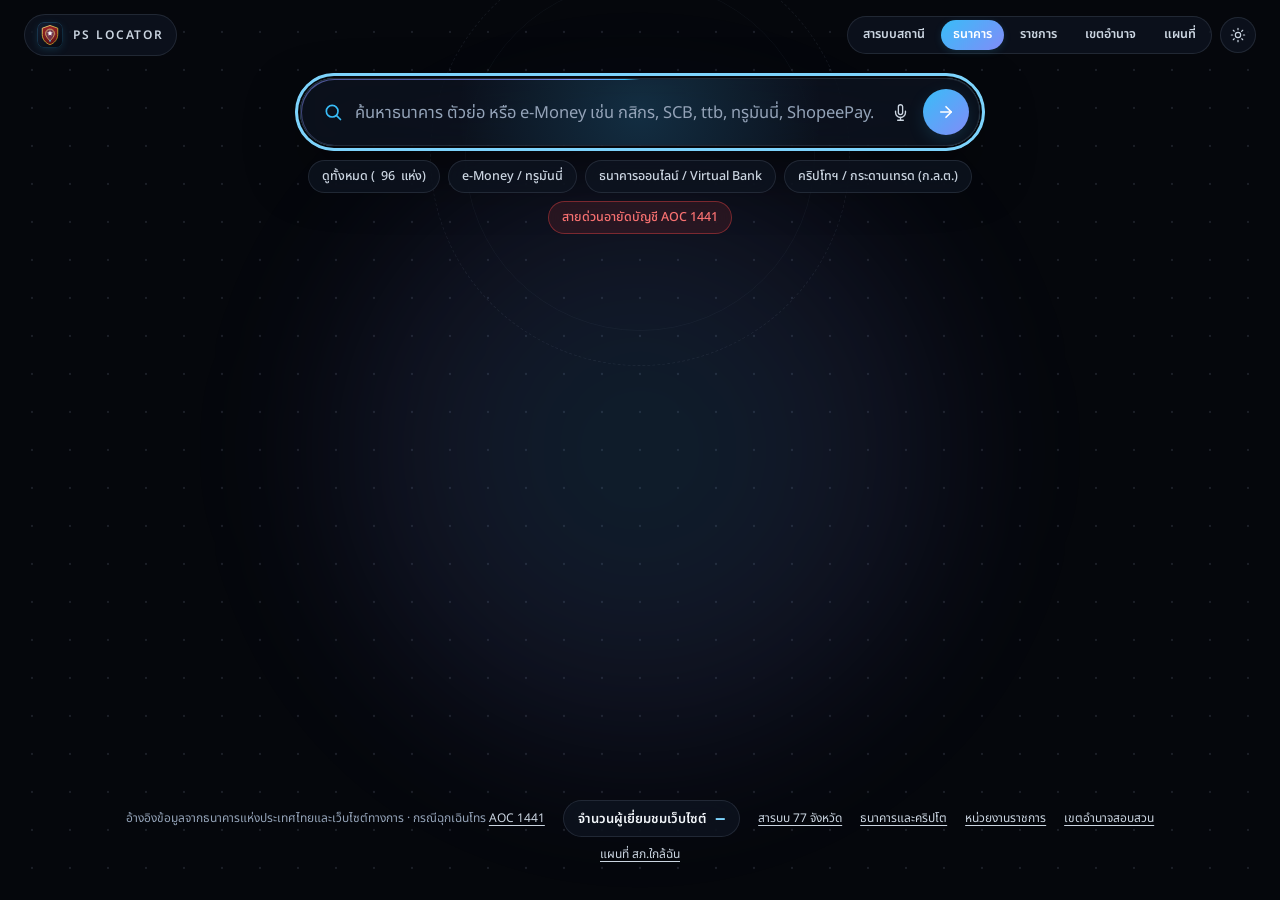
==== commit 80b6fc5e: "SEO: Ultimate Programmatic Edge SEO for kadeehub.online (8,698 SSR URLs, 301 www, canonical, tambon/" ====
--- a/banks.html
+++ b/banks.html
@@ -9,7 +9,9 @@
 <meta name="description" content="ค้นหาที่อยู่สำนักงานใหญ่ เบอร์ Call Center และสายด่วนแจ้งอายัดบัญชี 24 ชม. ของธนาคารพาณิชย์ไทย ธนาคารรัฐ ธนาคารออนไลน์ Virtual Bank ทรูมันนี่ ช้อปปี้เพย์ ไลน์เพย์ และผู้ให้บริการการเงินในประเทศไทย | PS Locator">
 <meta name="keywords" content="ที่อยู่สำนักงานใหญ่ธนาคาร, เบอร์อายัดบัญชี, สายด่วนธนาคาร, AOC 1441, กสิกรไทย, ไทยพาณิชย์, กรุงเทพ, กรุงไทย, กรุงศรี, ทหารไทยธนชาต, ออมสิน, ธกส, ทรูมันนี่, TrueMoney, ShopeePay, LINE Pay, Virtual Bank, PS Locator">
 <meta name="robots" content="index, follow, max-snippet:-1, max-image-preview:large, max-video-preview:-1">
-<link rel="canonical" href="https://ps-locator.prajamwan.workers.dev/banks">
+<link rel="canonical" href="https://kadeehub.online/banks">
+<link rel="alternate" hreflang="th" href="https://kadeehub.online/banks">
+<link rel="alternate" hreflang="x-default" href="https://kadeehub.online/banks">
 <link rel="icon" type="image/svg+xml" href="assets/favicon.svg">
 <link rel="manifest" href="manifest.webmanifest">
 <link rel="preconnect" href="https://fonts.googleapis.com">
@@ -27,31 +29,34 @@
 </script>
 <meta property="og:type" content="website">
 <meta property="og:locale" content="th_TH">
-<meta property="og:site_name" content="PS Locator">
-<meta property="og:url" content="https://ps-locator.prajamwan.workers.dev/banks">
-<meta property="og:title" content="สารบบธนาคาร &amp; e-Money ทั่วประเทศไทย — PS Locator">
+<meta property="og:site_name" content="KadeeHub · PS Locator">
+<meta property="og:url" content="https://kadeehub.online/banks">
+<meta property="og:title" content="สารบบธนาคาร &amp; e-Money ทั่วประเทศไทย — KadeeHub · PS Locator">
 <meta property="og:description" content="รวมที่อยู่สำนักงานใหญ่ เบอร์โทร และสายด่วนอายัดบัญชี 24 ชม. ของธนาคารพาณิชย์ ธนาคารรัฐ ธนาคารออนไลน์ ทรูมันนี่ ช้อปปี้เพย์ และผู้ให้บริการการเงินในไทย">
-<meta property="og:image" content="https://ps-locator.prajamwan.workers.dev/assets/ps-locator-poster.png">
+<meta property="og:image" content="https://kadeehub.online/assets/og-cover-v2.png?v=2">
+<meta property="og:image:type" content="image/png">
+<meta property="og:image:width" content="1200">
+<meta property="og:image:height" content="630">
 <meta name="twitter:card" content="summary_large_image">
-<meta name="twitter:title" content="สารบบธนาคาร &amp; e-Money ทั่วประเทศไทย — PS Locator">
+<meta name="twitter:title" content="สารบบธนาคาร &amp; e-Money ทั่วประเทศไทย — KadeeHub · PS Locator">
 <meta name="twitter:description" content="ค้นหาที่อยู่สำนักงานใหญ่และเบอร์แจ้งอายัดบัญชี 24 ชม. ครบทุกธนาคารและบริการ e-Money ในประเทศไทย">
-<meta name="twitter:image" content="https://ps-locator.prajamwan.workers.dev/assets/ps-locator-poster.png">
+<meta name="twitter:image" content="https://kadeehub.online/assets/og-cover-v2.png?v=2">
 <script type="application/ld+json">
 {
   "@context": "https://schema.org",
   "@graph": [
     {
       "@type": "WebPage",
-      "url": "https://ps-locator.prajamwan.workers.dev/banks",
-      "name": "สารบบธนาคาร & e-Money ทั่วประเทศไทย — PS Locator",
+      "url": "https://kadeehub.online/banks",
+      "name": "สารบบธนาคาร & e-Money ทั่วประเทศไทย — KadeeHub · PS Locator",
       "inLanguage": "th",
       "description": "ที่อยู่สำนักงานใหญ่ เบอร์ Call Center และสายด่วนอายัดบัญชี 24 ชม. ของธนาคารและผู้ให้บริการการเงินในประเทศไทย"
     },
     {
       "@type": "BreadcrumbList",
       "itemListElement": [
-        { "@type": "ListItem", "position": 1, "name": "สารบบสถานีตำรวจ", "item": "https://ps-locator.prajamwan.workers.dev/" },
-        { "@type": "ListItem", "position": 2, "name": "สารบบธนาคาร & e-Money", "item": "https://ps-locator.prajamwan.workers.dev/banks" }
+        { "@type": "ListItem", "position": 1, "name": "สารบบสถานีตำรวจ", "item": "https://kadeehub.online/" },
+        { "@type": "ListItem", "position": 2, "name": "สารบบธนาคาร & e-Money", "item": "https://kadeehub.online/banks" }
       ]
     }
   ]
@@ -237,6 +242,11 @@
       <span class="visitor-label">จำนวนผู้เยี่ยมชมเว็บไซต์</span>
       <b class="visitor-num mono" id="statViews">—</b>
     </span>
+    <a href="/provinces">สารบบ 77 จังหวัด</a>
+    <a href="/banks">ธนาคารและคริปโต</a>
+    <a href="/gov">หน่วยงานราชการ</a>
+    <a href="/jurisdiction">เขตอำนาจสอบสวน</a>
+    <a href="/map">แผนที่ สภ.ใกล้ฉัน</a>
   </footer>
 </main>
 
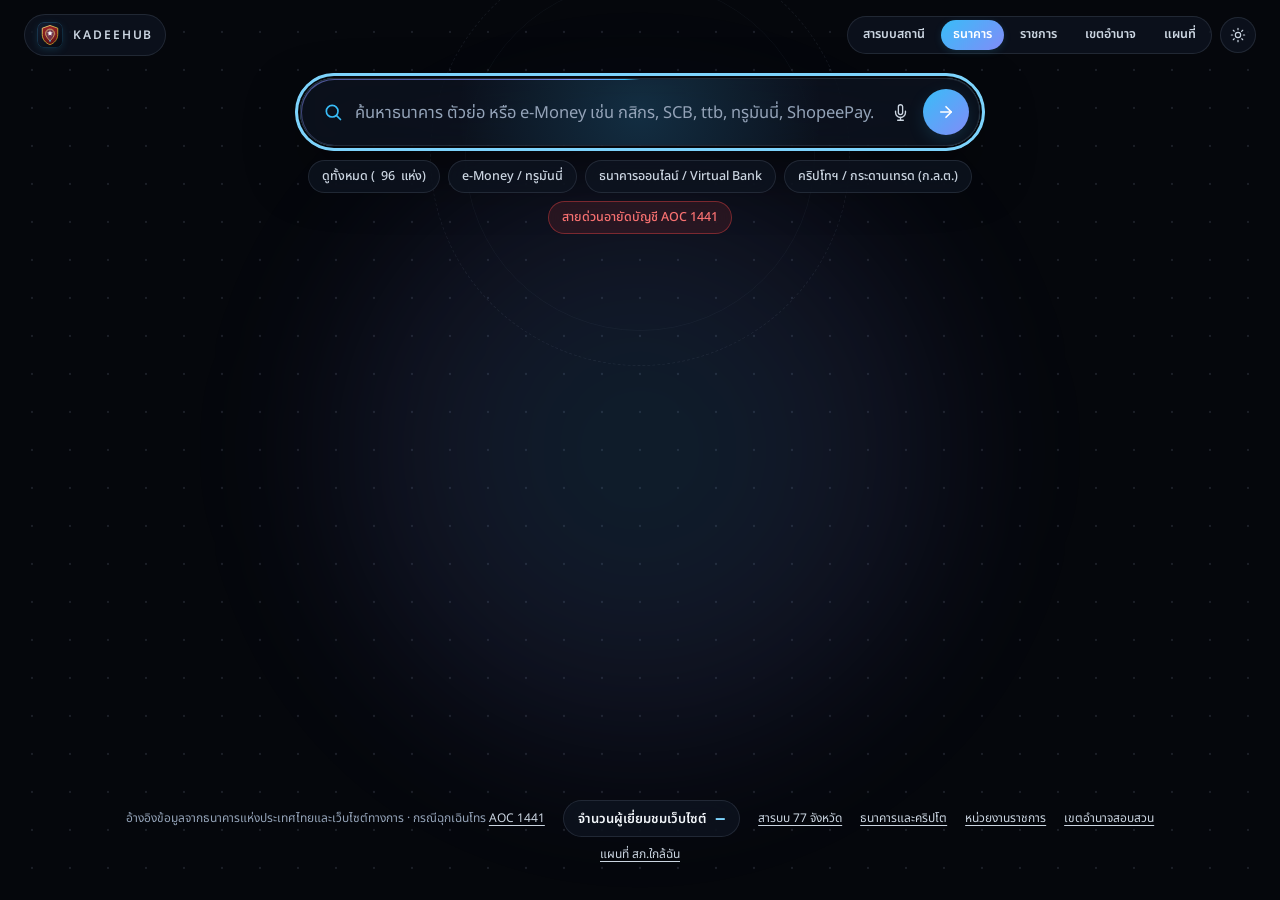
==== commit aeb714a9: "Brand: align all pages, print sheets, manifest, worker SSR, and OG PNGs to KadeeHub (https://kadeehu" ====
--- a/banks.html
+++ b/banks.html
@@ -5,9 +5,9 @@
 <meta name="viewport" content="width=device-width, initial-scale=1.0">
 <meta name="theme-color" content="#05070c">
 <meta name="author" content="ผู้ช่วยพนักงานสอบสวน สภ.เมืองชุมพร">
-<title>สารบบธนาคาร &amp; e-Money ทั่วประเทศไทย — ที่อยู่สำนักงานใหญ่ เบอร์อายัดบัญชี | PS Locator</title>
-<meta name="description" content="ค้นหาที่อยู่สำนักงานใหญ่ เบอร์ Call Center และสายด่วนแจ้งอายัดบัญชี 24 ชม. ของธนาคารพาณิชย์ไทย ธนาคารรัฐ ธนาคารออนไลน์ Virtual Bank ทรูมันนี่ ช้อปปี้เพย์ ไลน์เพย์ และผู้ให้บริการการเงินในประเทศไทย | PS Locator">
-<meta name="keywords" content="ที่อยู่สำนักงานใหญ่ธนาคาร, เบอร์อายัดบัญชี, สายด่วนธนาคาร, AOC 1441, กสิกรไทย, ไทยพาณิชย์, กรุงเทพ, กรุงไทย, กรุงศรี, ทหารไทยธนชาต, ออมสิน, ธกส, ทรูมันนี่, TrueMoney, ShopeePay, LINE Pay, Virtual Bank, PS Locator">
+<title>สารบบธนาคาร &amp; e-Money ทั่วประเทศไทย — ที่อยู่สำนักงานใหญ่ เบอร์อายัดบัญชี | KadeeHub</title>
+<meta name="description" content="ค้นหาที่อยู่สำนักงานใหญ่ เบอร์ Call Center และสายด่วนแจ้งอายัดบัญชี 24 ชม. ของธนาคารพาณิชย์ไทย ธนาคารรัฐ ธนาคารออนไลน์ Virtual Bank ทรูมันนี่ ช้อปปี้เพย์ ไลน์เพย์ และผู้ให้บริการการเงินในประเทศไทย | KadeeHub">
+<meta name="keywords" content="KadeeHub, kadeehub.online, ที่อยู่สำนักงานใหญ่ธนาคาร, เบอร์อายัดบัญชี, สายด่วนธนาคาร, AOC 1441, กสิกรไทย, ไทยพาณิชย์, กรุงเทพ, กรุงไทย, กรุงศรี, ทหารไทยธนชาต, ออมสิน, ธกส, ทรูมันนี่, TrueMoney, ShopeePay, LINE Pay, Virtual Bank, PS Locator">
 <meta name="robots" content="index, follow, max-snippet:-1, max-image-preview:large, max-video-preview:-1">
 <link rel="canonical" href="https://kadeehub.online/banks">
 <link rel="alternate" hreflang="th" href="https://kadeehub.online/banks">
@@ -29,18 +29,19 @@
 </script>
 <meta property="og:type" content="website">
 <meta property="og:locale" content="th_TH">
-<meta property="og:site_name" content="KadeeHub · PS Locator">
+<meta property="og:site_name" content="KadeeHub">
 <meta property="og:url" content="https://kadeehub.online/banks">
-<meta property="og:title" content="สารบบธนาคาร &amp; e-Money ทั่วประเทศไทย — KadeeHub · PS Locator">
+<meta property="og:title" content="สารบบธนาคาร &amp; e-Money ทั่วประเทศไทย | KadeeHub">
 <meta property="og:description" content="รวมที่อยู่สำนักงานใหญ่ เบอร์โทร และสายด่วนอายัดบัญชี 24 ชม. ของธนาคารพาณิชย์ ธนาคารรัฐ ธนาคารออนไลน์ ทรูมันนี่ ช้อปปี้เพย์ และผู้ให้บริการการเงินในไทย">
-<meta property="og:image" content="https://kadeehub.online/assets/og-cover-v2.png?v=2">
+<meta property="og:image" content="https://kadeehub.online/assets/og-cover-v2.png?v=3">
 <meta property="og:image:type" content="image/png">
 <meta property="og:image:width" content="1200">
 <meta property="og:image:height" content="630">
+<meta property="og:image:alt" content="KadeeHub — สารบบธนาคารและผู้ให้บริการทางการเงิน ทั่วประเทศไทย">
 <meta name="twitter:card" content="summary_large_image">
-<meta name="twitter:title" content="สารบบธนาคาร &amp; e-Money ทั่วประเทศไทย — KadeeHub · PS Locator">
+<meta name="twitter:title" content="สารบบธนาคาร &amp; e-Money ทั่วประเทศไทย | KadeeHub">
 <meta name="twitter:description" content="ค้นหาที่อยู่สำนักงานใหญ่และเบอร์แจ้งอายัดบัญชี 24 ชม. ครบทุกธนาคารและบริการ e-Money ในประเทศไทย">
-<meta name="twitter:image" content="https://kadeehub.online/assets/og-cover-v2.png?v=2">
+<meta name="twitter:image" content="https://kadeehub.online/assets/og-cover-v2.png?v=3">
 <script type="application/ld+json">
 {
   "@context": "https://schema.org",
@@ -48,7 +49,7 @@
     {
       "@type": "WebPage",
       "url": "https://kadeehub.online/banks",
-      "name": "สารบบธนาคาร & e-Money ทั่วประเทศไทย — KadeeHub · PS Locator",
+      "name": "สารบบธนาคาร & e-Money ทั่วประเทศไทย — KadeeHub",
       "inLanguage": "th",
       "description": "ที่อยู่สำนักงานใหญ่ เบอร์ Call Center และสายด่วนอายัดบัญชี 24 ชม. ของธนาคารและผู้ให้บริการการเงินในประเทศไทย"
     },
@@ -77,9 +78,9 @@
 <div class="ambient-aura" aria-hidden="true"></div>
 
 <header class="top-chrome">
-  <a class="brand-link" href="index.html" id="brandHomeLink" title="กลับหน้าสารบบสถานี">
+  <a class="brand-link" href="index.html" id="brandHomeLink" title="กลับหน้าแรก KadeeHub">
     <img class="brand-logo" src="assets/favicon.svg" width="26" height="26" alt="" aria-hidden="true">
-    <span>PS LOCATOR</span>
+    <span>KADEEHUB</span>
   </a>
   <div class="chrome-actions">
     <nav class="nav-pills" aria-label="เมนูหลัก">
